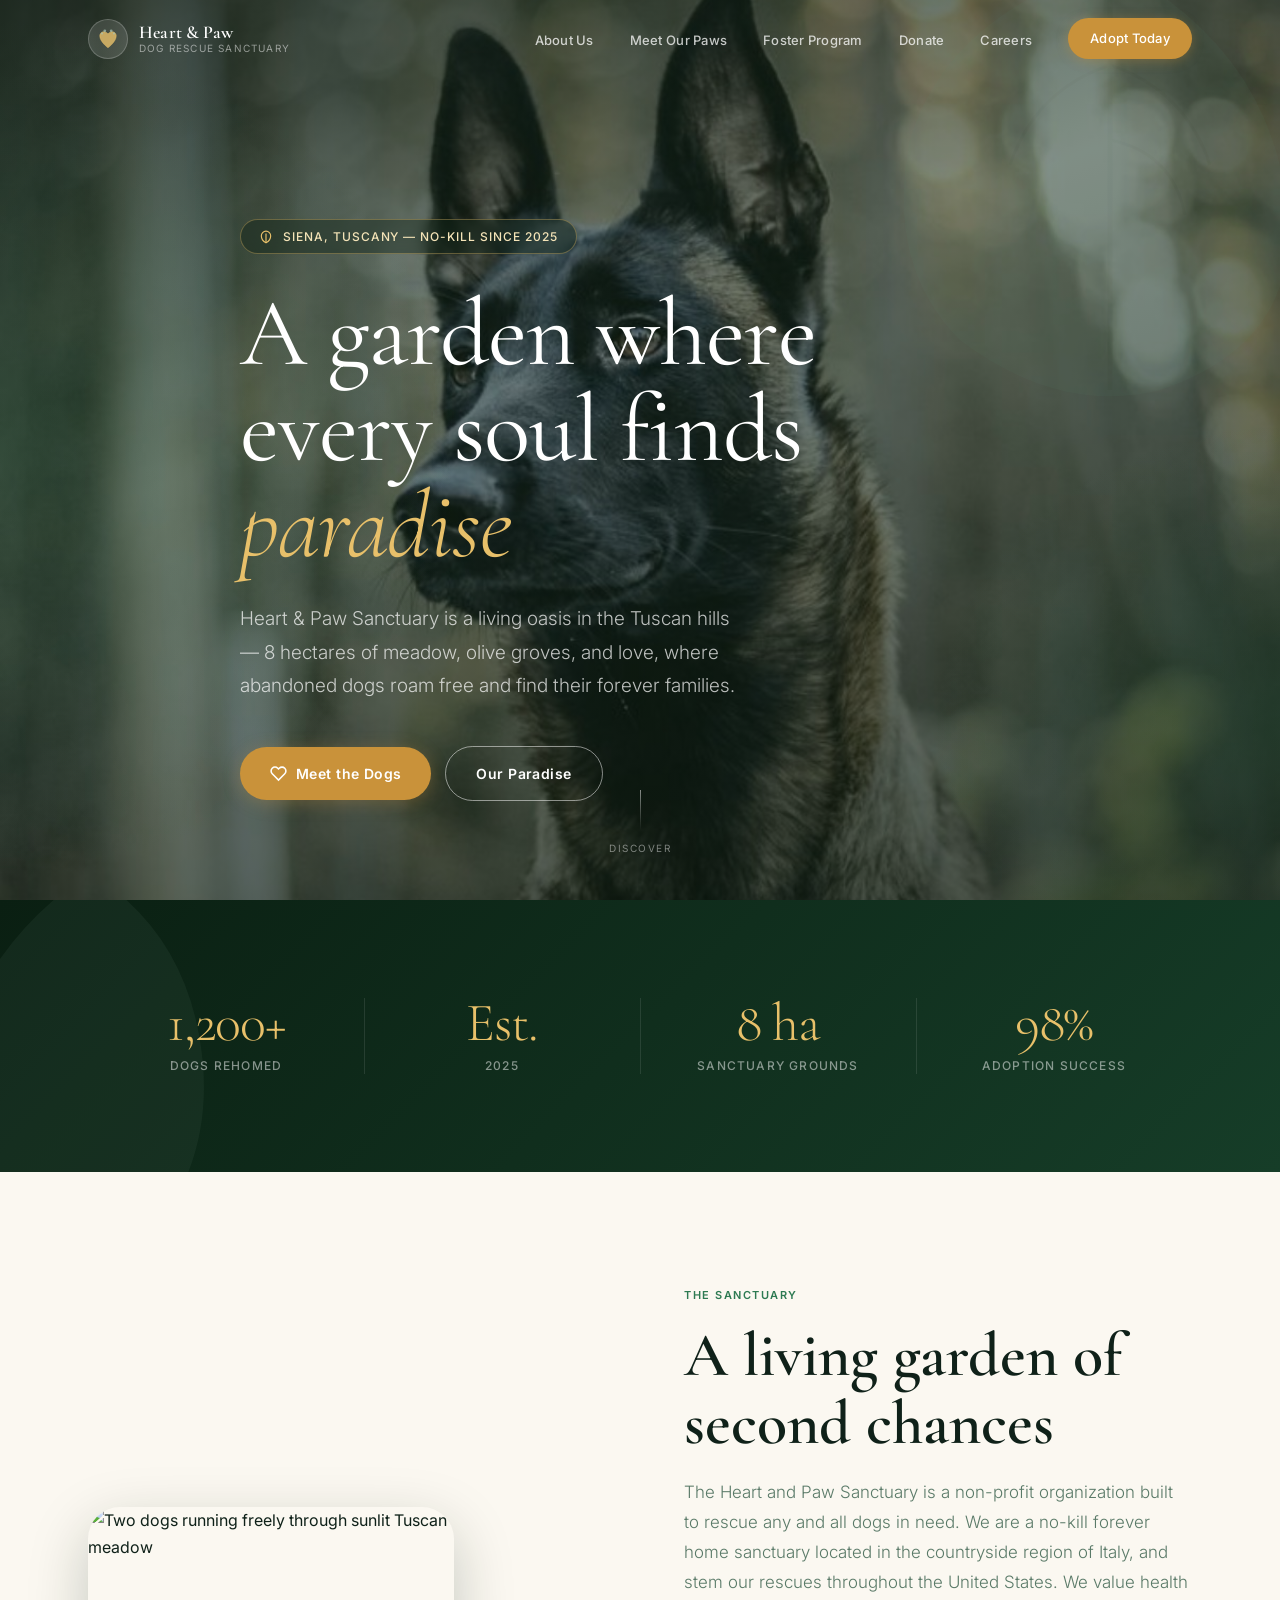
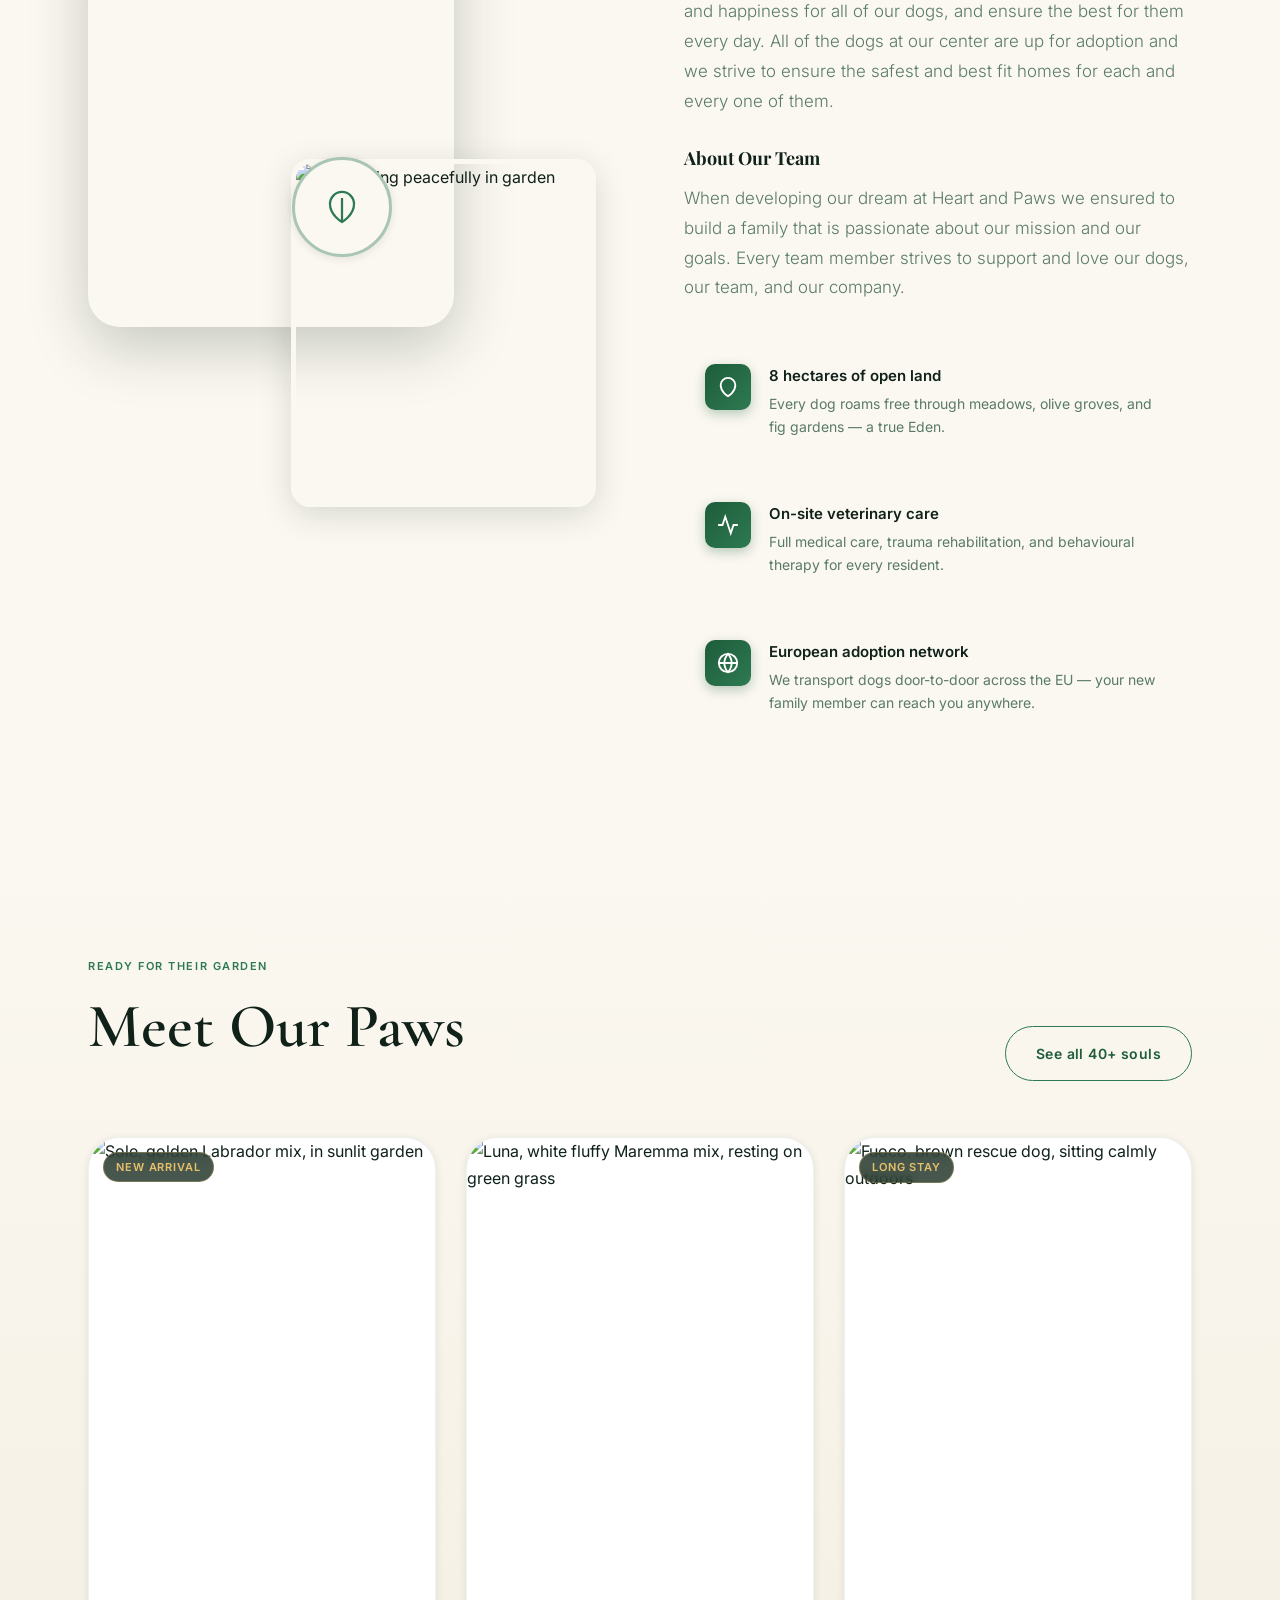
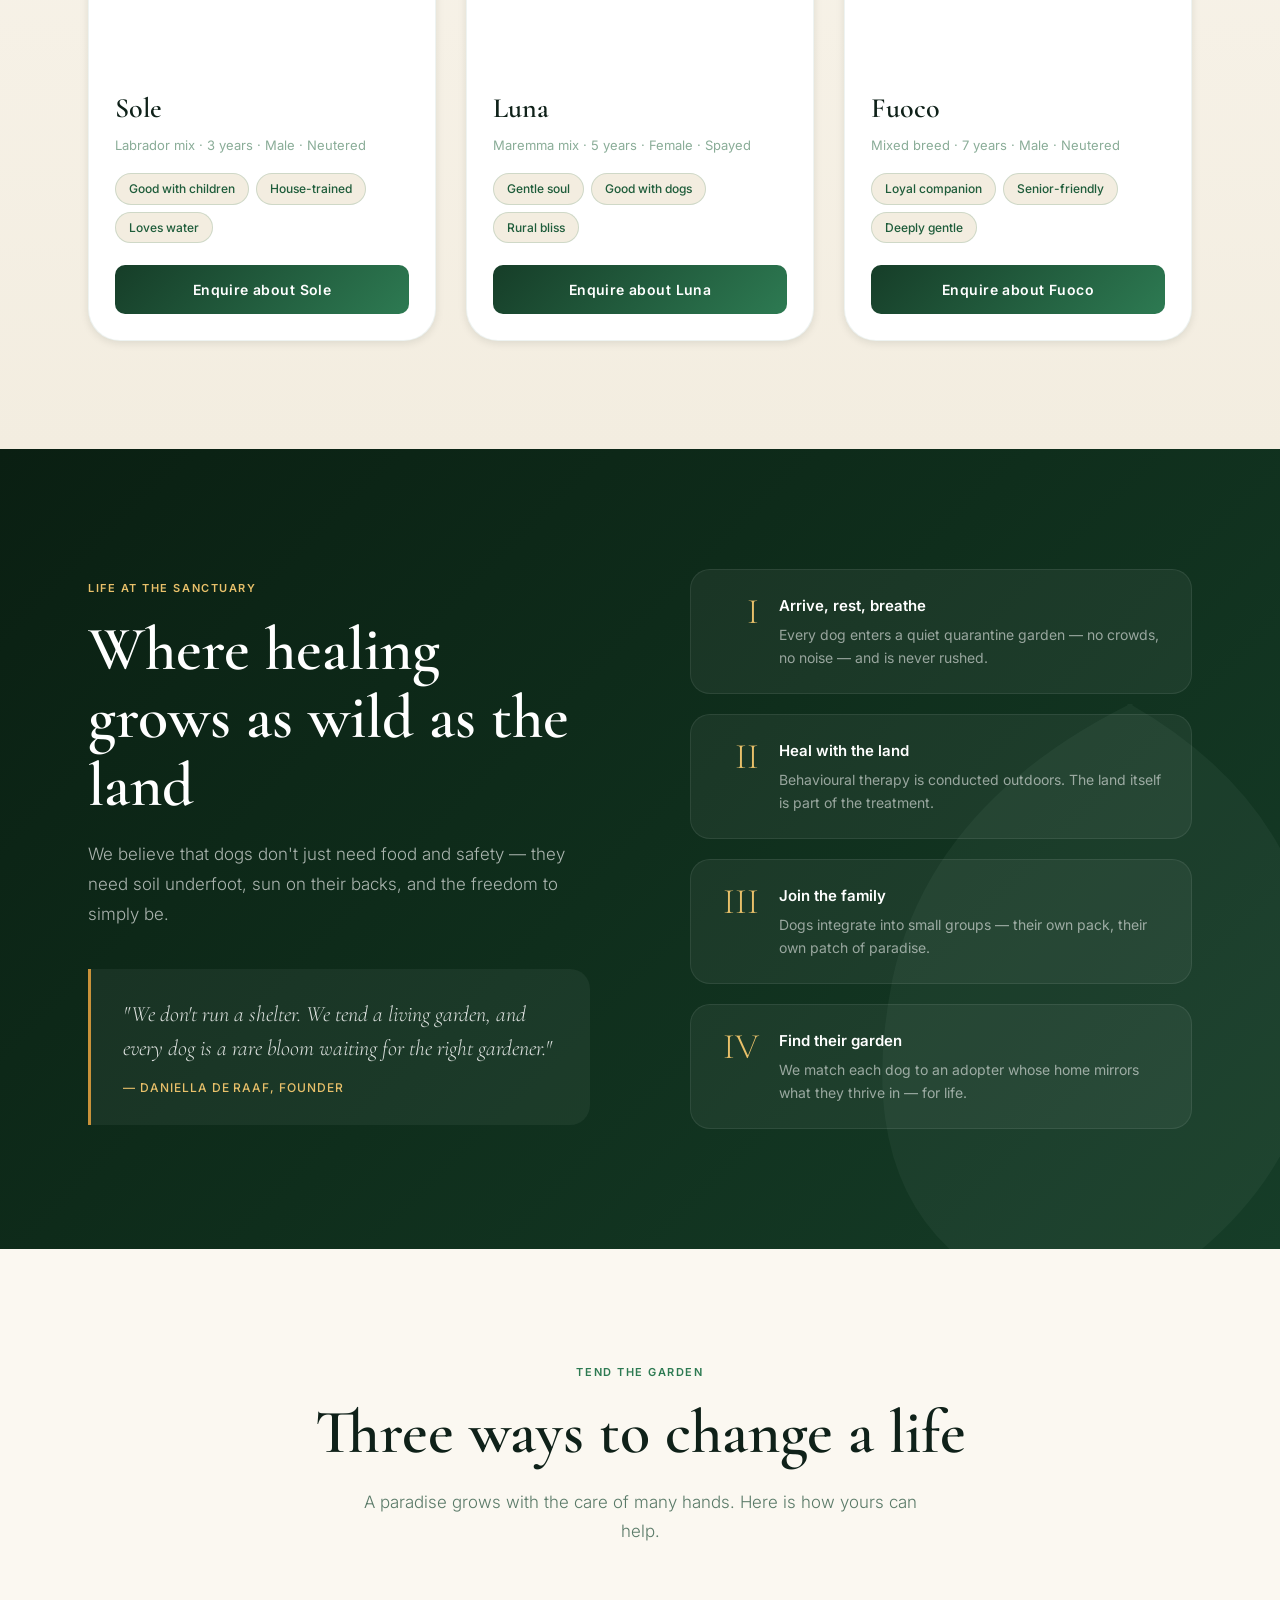
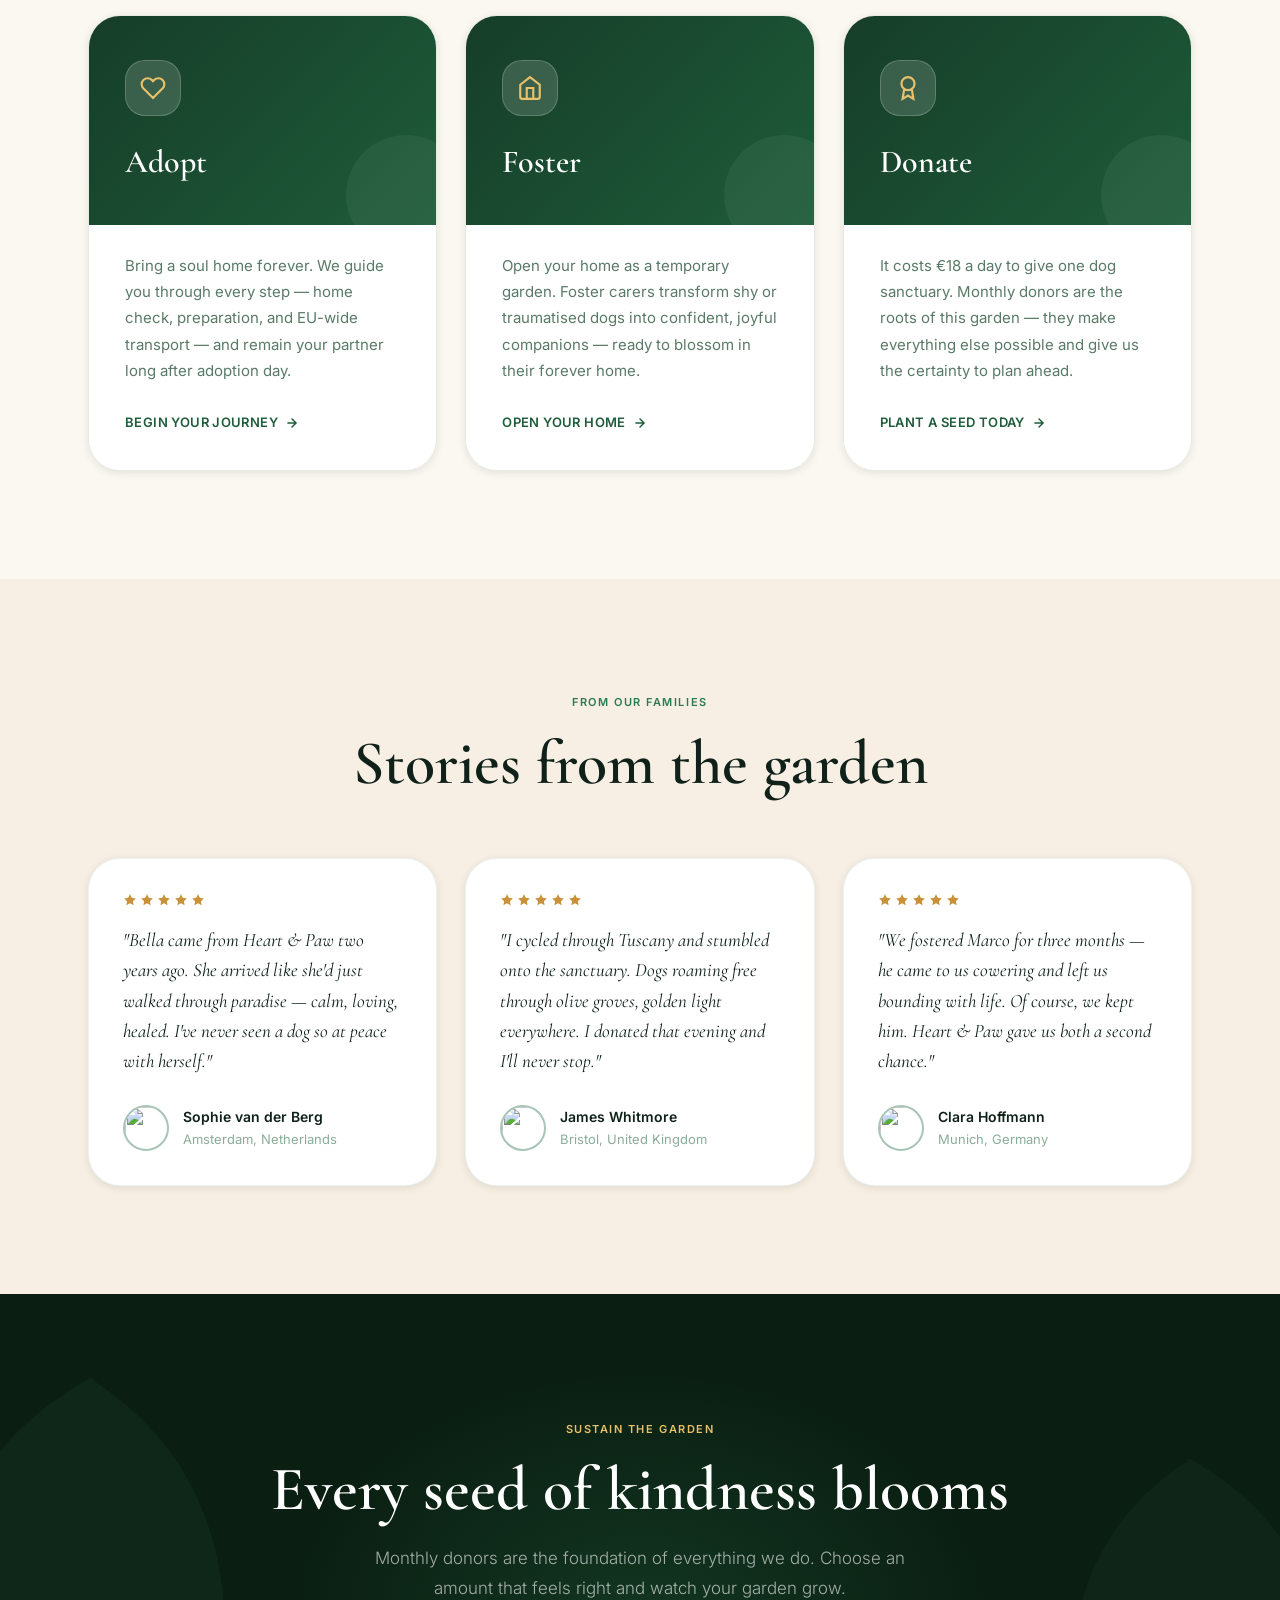
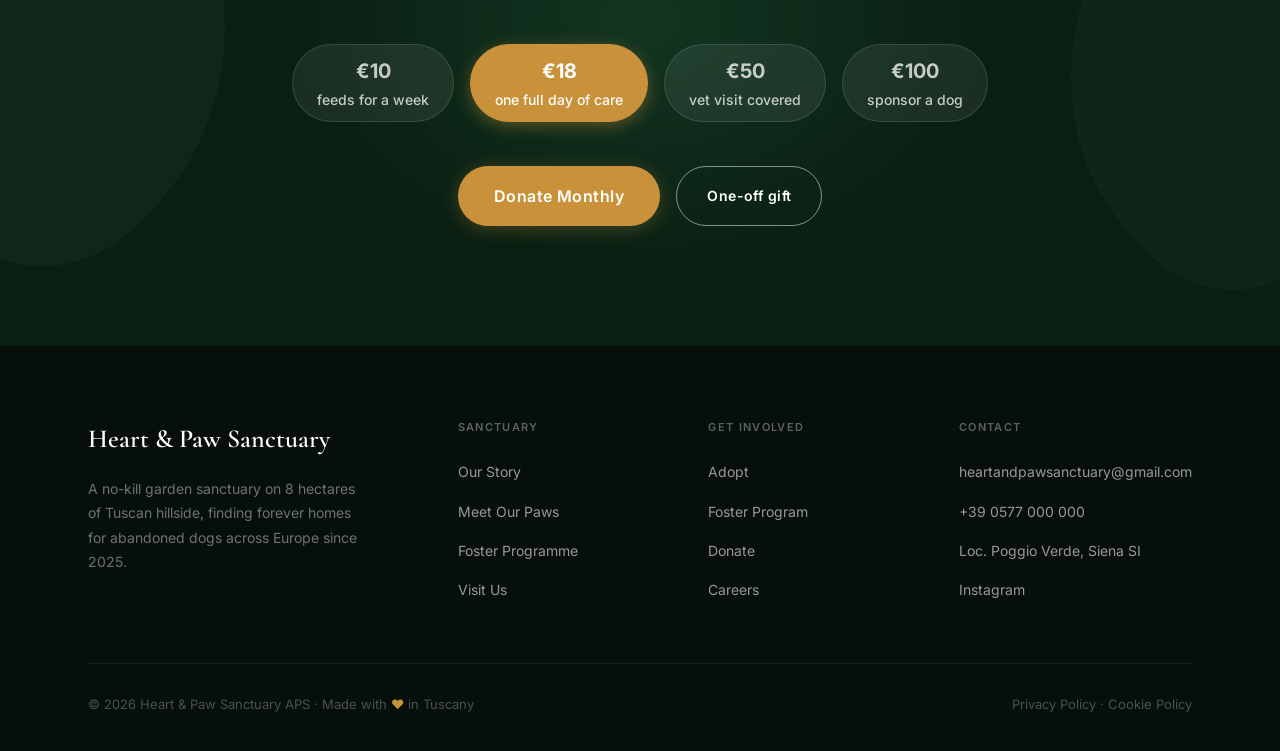
==== index.html @ a65bc963 "first commit" ====
<!DOCTYPE html>
<html lang="en">
<head>
  <meta charset="UTF-8" />
  <meta name="viewport" content="width=device-width, initial-scale=1.0" />
  <title>Heart & Paw Sanctuary — A Paradise in Tuscany</title>
  <link rel="preconnect" href="https://fonts.googleapis.com" />
  <link rel="preconnect" href="https://fonts.gstatic.com" crossorigin />
  <link href="https://fonts.googleapis.com/css2?family=Playfair+Display:ital,wght@0,400;0,600;0,700;1,400;1,600;1,700&family=Cormorant+Garamond:ital,wght@0,300;0,400;0,600;1,300;1,400;1,600&family=Inter:wght@300;400;500;600&display=swap" rel="stylesheet" />
  <style>
    /* ── Design Tokens — Garden of Eden ── */
    :root {
      --eden-deep:      #0A1F12;
      --eden-forest:    #163D28;
      --eden-rich:      #1E5C3A;
      --eden-emerald:   #2D7A52;
      --eden-sage:      #5A8C72;
      --eden-mist:      #A8C5B5;
      --gold:           #C9923A;
      --gold-light:     #E8C06A;
      --gold-pale:      #F5E4B8;
      --ivory:          #FBF8F1;
      --ivory-warm:     #F3EDE0;
      --petal:          #F7EFE4;
      --text-dark:      #0F2119;
      --text-mid:       #2D5240;
      --text-soft:      #5A7A68;
      --text-muted:     #8AAD98;
      --white:          #FFFFFF;
      --border-green:   rgba(45,122,82,.18);
      --shadow-sm:  0 2px 8px rgba(10,31,18,.1);
      --shadow-md:  0 8px 32px rgba(10,31,18,.15);
      --shadow-lg:  0 20px 60px rgba(10,31,18,.22);
      --radius-sm: 10px;
      --radius-md: 20px;
      --radius-lg: 32px;
      --radius-full: 9999px;
      --font-display: 'Cormorant Garamond', Georgia, serif;
      --font-serif:   'Playfair Display', Georgia, serif;
      --font-sans:    'Inter', system-ui, sans-serif;
    }

    /* ── Reset ── */
    *, *::before, *::after { box-sizing: border-box; margin: 0; padding: 0; }
    html { scroll-behavior: smooth; }
    body {
      font-family: var(--font-sans);
      background: var(--ivory);
      color: var(--text-dark);
      line-height: 1.65;
      -webkit-font-smoothing: antialiased;
      overflow-x: hidden;
    }
    img { max-width: 100%; display: block; }
    a { color: inherit; text-decoration: none; }
    button { cursor: pointer; border: none; background: none; font: inherit; }

    /* ── Utilities ── */
    .container { max-width: 1160px; margin-inline: auto; padding-inline: 28px; }
    .section { padding-block: 108px; }
    .tag {
      display: inline-block;
      font-family: var(--font-sans);
      font-size: 11px;
      font-weight: 600;
      letter-spacing: .14em;
      text-transform: uppercase;
      color: var(--eden-emerald);
      margin-bottom: 18px;
    }
    .section-title {
      font-family: var(--font-display);
      font-size: clamp(38px, 5.5vw, 62px);
      font-weight: 600;
      line-height: 1.1;
      color: var(--text-dark);
      margin-bottom: 20px;
    }
    .section-sub {
      font-size: 17px;
      color: var(--text-soft);
      line-height: 1.75;
      max-width: 560px;
      font-weight: 300;
    }

    /* ── Buttons ── */
    .btn {
      display: inline-flex;
      align-items: center;
      gap: 9px;
      padding: 15px 30px;
      border-radius: var(--radius-full);
      font-size: 14px;
      font-weight: 600;
      letter-spacing: .03em;
      transition: all 220ms ease;
    }
    .btn-eden {
      background: var(--eden-rich);
      color: var(--white);
      box-shadow: 0 3px 18px rgba(30,92,58,.35);
    }
    .btn-eden:hover {
      background: var(--eden-forest);
      transform: translateY(-2px);
      box-shadow: 0 6px 28px rgba(30,92,58,.45);
    }
    .btn-gold {
      background: var(--gold);
      color: var(--white);
      box-shadow: 0 3px 18px rgba(201,146,58,.3);
    }
    .btn-gold:hover {
      background: #B07B2A;
      transform: translateY(-2px);
      box-shadow: 0 6px 28px rgba(201,146,58,.45);
    }
    .btn-outline-white {
      border: 1.5px solid rgba(255,255,255,.5);
      color: var(--white);
    }
    .btn-outline-white:hover {
      background: rgba(255,255,255,.12);
      border-color: rgba(255,255,255,.8);
      transform: translateY(-2px);
    }
    .btn-outline-eden {
      border: 1.5px solid var(--eden-emerald);
      color: var(--eden-rich);
    }
    .btn-outline-eden:hover {
      background: var(--eden-rich);
      color: var(--white);
      transform: translateY(-2px);
    }

    /* ── Leaf decoration SVG ── */
    .leaf-deco {
      position: absolute;
      pointer-events: none;
      user-select: none;
      opacity: .13;
    }

    /* ── NAV ── */
    .nav {
      position: fixed;
      top: 0; left: 0; right: 0;
      z-index: 100;
      padding: 18px 0;
      transition: background 350ms ease, box-shadow 350ms ease, padding 350ms ease;
    }
    .nav.scrolled {
      background: rgba(10,31,18,.9);
      backdrop-filter: blur(16px);
      -webkit-backdrop-filter: blur(16px);
      box-shadow: 0 1px 0 rgba(255,255,255,.06);
      padding: 13px 0;
    }
    .nav-inner {
      display: flex;
      align-items: center;
      justify-content: space-between;
    }
    .nav-logo {
      display: flex;
      align-items: center;
      gap: 11px;
    }
    .nav-logo-mark {
      width: 40px; height: 40px;
      background: rgba(255,255,255,.12);
      border-radius: 50%;
      display: flex; align-items: center; justify-content: center;
      border: 1px solid rgba(255,255,255,.2);
      transition: background 350ms;
    }
    .nav.scrolled .nav-logo-mark { background: rgba(45,122,82,.3); }
    .nav-logo-mark svg { width: 22px; height: 22px; }
    .nav-brand {
      display: flex;
      flex-direction: column;
      line-height: 1.1;
    }
    .nav-brand-top {
      font-family: var(--font-display);
      font-size: 18px;
      font-weight: 600;
      color: var(--white);
      letter-spacing: .01em;
    }
    .nav-brand-sub {
      font-size: 10px;
      letter-spacing: .12em;
      text-transform: uppercase;
      color: rgba(255,255,255,.5);
      font-weight: 400;
    }
    .nav-links {
      display: flex;
      align-items: center;
      gap: 36px;
      list-style: none;
    }
    .nav-links a {
      font-size: 13px;
      font-weight: 500;
      color: rgba(255,255,255,.75);
      letter-spacing: .02em;
      transition: color 200ms;
    }
    .nav-links a:hover { color: var(--white); }
    .nav-cta {
      background: var(--gold) !important;
      color: var(--white) !important;
      padding: 10px 22px !important;
      font-size: 13px !important;
      box-shadow: 0 2px 12px rgba(201,146,58,.35) !important;
    }
    .nav-cta:hover { background: #B07B2A !important; transform: translateY(-1px) !important; }
    @media (max-width: 768px) { .nav-links { display: none; } }

    /* ── HERO ── */
    .hero {
      position: relative;
      min-height: 100svh;
      display: flex;
      align-items: center;
      overflow: hidden;
    }
    .hero-bg {
      position: absolute;
      inset: 0;
      background:
        linear-gradient(160deg, rgba(8,24,14,.78) 0%, rgba(12,36,20,.5) 40%, rgba(8,24,14,.72) 100%),
        url('./public/hero.jpg') center 50% / cover no-repeat;
    }
    /* living vine overlay */
    .hero-vines {
      position: absolute;
      inset: 0;
      background:
        radial-gradient(ellipse 60% 80% at 0% 50%, rgba(30,92,58,.25) 0%, transparent 60%),
        radial-gradient(ellipse 50% 60% at 100% 80%, rgba(20,70,42,.3) 0%, transparent 55%);
      pointer-events: none;
    }
    .hero-content {
      position: relative;
      z-index: 2;
      padding-top: 120px;
    }
    .hero-badge {
      display: inline-flex;
      align-items: center;
      gap: 10px;
      border: 1px solid rgba(232,192,106,.35);
      border-radius: var(--radius-full);
      padding: 7px 18px;
      margin-bottom: 32px;
      background: rgba(10,31,18,.4);
      backdrop-filter: blur(8px);
    }
    .hero-badge-leaf {
      color: var(--gold-light);
      font-size: 14px;
    }
    .hero-badge span {
      font-size: 12px;
      font-weight: 500;
      letter-spacing: .08em;
      color: var(--gold-pale);
      text-transform: uppercase;
    }
    .hero-title {
      font-family: var(--font-display);
      font-size: clamp(52px, 8.5vw, 96px);
      font-weight: 400;
      line-height: 1.0;
      color: var(--white);
      max-width: 800px;
      margin-bottom: 28px;
      letter-spacing: -.01em;
    }
    .hero-title em {
      font-style: italic;
      color: var(--gold-light);
      font-weight: 300;
    }
    .hero-title strong {
      font-weight: 700;
    }
    .hero-sub {
      font-size: clamp(16px, 2vw, 19px);
      color: rgba(255,255,255,.72);
      max-width: 500px;
      line-height: 1.75;
      margin-bottom: 44px;
      font-weight: 300;
    }
    .hero-actions { display: flex; flex-wrap: wrap; gap: 14px; align-items: center; }
    .hero-scroll {
      position: absolute;
      bottom: 44px;
      left: 50%;
      transform: translateX(-50%);
      display: flex;
      flex-direction: column;
      align-items: center;
      gap: 10px;
      color: rgba(255,255,255,.45);
      font-size: 10px;
      letter-spacing: .15em;
      text-transform: uppercase;
      animation: floatDown 2.4s ease-in-out infinite;
    }
    .hero-scroll-line {
      width: 1px;
      height: 40px;
      background: linear-gradient(to bottom, rgba(255,255,255,.5), transparent);
    }
    @keyframes floatDown {
      0%, 100% { transform: translateX(-50%) translateY(0); opacity: .45; }
      50% { transform: translateX(-50%) translateY(8px); opacity: .7; }
    }

    /* ── Wave divider ── */
    .wave { display: block; width: 100%; overflow: hidden; line-height: 0; }
    .wave svg { display: block; }

    /* ── EDEN PROMISE ── */
    .promise {
      background: linear-gradient(135deg, var(--eden-deep) 0%, var(--eden-forest) 100%);
      padding-block: 72px;
      position: relative;
      overflow: hidden;
    }
    .promise-grid {
      display: grid;
      grid-template-columns: repeat(auto-fit, minmax(200px, 1fr));
      gap: 0;
    }
    .promise-item {
      text-align: center;
      padding: 24px 32px;
      position: relative;
    }
    .promise-item + .promise-item::before {
      content: '';
      position: absolute;
      left: 0; top: 20%; bottom: 20%;
      width: 1px;
      background: rgba(255,255,255,.1);
    }
    .promise-number {
      font-family: var(--font-display);
      font-size: 54px;
      font-weight: 300;
      color: var(--gold-light);
      line-height: 1;
      letter-spacing: -.02em;
    }
    .promise-label {
      font-size: 12px;
      font-weight: 500;
      color: rgba(255,255,255,.5);
      letter-spacing: .1em;
      text-transform: uppercase;
      margin-top: 6px;
    }

    /* ── ABOUT ── */
    .about {
      background: var(--ivory);
      position: relative;
      overflow: hidden;
    }
    .about-grid {
      display: grid;
      grid-template-columns: 1fr 1fr;
      gap: 88px;
      align-items: center;
    }
    .about-images {
      position: relative;
      height: 600px;
    }
    .about-img-1 {
      position: absolute;
      top: 0; left: 0;
      width: 72%;
      height: 70%;
      object-fit: cover;
      border-radius: var(--radius-lg);
      box-shadow: var(--shadow-lg);
    }
    .about-img-2 {
      position: absolute;
      bottom: 0; right: 0;
      width: 60%;
      height: 58%;
      object-fit: cover;
      border-radius: var(--radius-md);
      box-shadow: var(--shadow-md);
      border: 5px solid var(--ivory);
    }
    .about-flourish {
      position: absolute;
      top: 50%;
      left: 50%;
      transform: translate(-50%, -50%);
      width: 100px; height: 100px;
      background: var(--ivory);
      border-radius: 50%;
      border: 3px solid var(--eden-mist);
      display: flex; align-items: center; justify-content: center;
      z-index: 2;
      box-shadow: var(--shadow-sm);
    }
    .about-flourish svg { width: 36px; height: 36px; color: var(--eden-emerald); }
    .about-features { margin-top: 40px; display: flex; flex-direction: column; gap: 22px; }
    .about-feature {
      display: flex;
      gap: 18px;
      align-items: flex-start;
      padding: 20px;
      border-radius: var(--radius-md);
      border: 1px solid transparent;
      transition: background 250ms, border-color 250ms;
    }
    .about-feature:hover {
      background: var(--ivory-warm);
      border-color: var(--border-green);
    }
    .about-feat-icon {
      width: 46px; height: 46px;
      background: linear-gradient(135deg, var(--eden-rich), var(--eden-emerald));
      border-radius: var(--radius-sm);
      display: flex; align-items: center; justify-content: center;
      flex-shrink: 0;
      box-shadow: 0 4px 12px rgba(30,92,58,.3);
    }
    .about-feat-icon svg { width: 22px; height: 22px; color: var(--white); }
    .about-feat-text strong { display: block; font-weight: 600; font-size: 15px; color: var(--text-dark); margin-bottom: 3px; }
    .about-feat-text p { font-size: 14px; color: var(--text-soft); line-height: 1.65; }
    @media (max-width: 900px) {
      .about-grid { grid-template-columns: 1fr; gap: 56px; }
      .about-images { height: 400px; }
    }

    /* ── DOGS ── */
    .dogs {
      background: linear-gradient(180deg, var(--ivory) 0%, var(--ivory-warm) 100%);
      position: relative;
    }
    .dogs-header {
      display: flex;
      justify-content: space-between;
      align-items: flex-end;
      margin-bottom: 56px;
      flex-wrap: wrap;
      gap: 20px;
    }
    .dogs-grid {
      display: grid;
      grid-template-columns: repeat(auto-fill, minmax(300px, 1fr));
      gap: 30px;
    }
    .dog-card {
      background: var(--white);
      border-radius: var(--radius-lg);
      overflow: hidden;
      box-shadow: var(--shadow-sm);
      border: 1px solid rgba(90,140,114,.1);
      transition: transform 260ms ease, box-shadow 260ms ease;
    }
    .dog-card:hover {
      transform: translateY(-6px);
      box-shadow: var(--shadow-md);
    }
    .dog-img-wrap { overflow: hidden; position: relative; }
    .dog-img {
      width: 100%;
      aspect-ratio: 4/3;
      object-fit: cover;
      transition: transform 500ms ease;
    }
    .dog-card:hover .dog-img { transform: scale(1.06); }
    .dog-status {
      position: absolute;
      top: 14px; left: 14px;
      background: rgba(10,31,18,.75);
      backdrop-filter: blur(6px);
      color: var(--gold-light);
      font-size: 11px;
      font-weight: 600;
      letter-spacing: .08em;
      text-transform: uppercase;
      padding: 5px 12px;
      border-radius: var(--radius-full);
      border: 1px solid rgba(232,192,106,.3);
    }
    .dog-body { padding: 22px 26px 26px; }
    .dog-name {
      font-family: var(--font-display);
      font-size: 28px;
      font-weight: 600;
      color: var(--text-dark);
      margin-bottom: 4px;
    }
    .dog-meta {
      font-size: 13px;
      color: var(--text-muted);
      margin-bottom: 16px;
    }
    .dog-traits { display: flex; flex-wrap: wrap; gap: 7px; margin-bottom: 22px; }
    .trait {
      background: var(--ivory-warm);
      color: var(--eden-rich);
      font-size: 12px;
      font-weight: 500;
      padding: 5px 13px;
      border-radius: var(--radius-full);
      border: 1px solid var(--border-green);
    }
    .dog-cta {
      width: 100%;
      justify-content: center;
      background: linear-gradient(135deg, var(--eden-forest), var(--eden-emerald));
      color: var(--white);
      padding: 13px;
      border-radius: var(--radius-sm);
      font-size: 14px;
      font-weight: 600;
      transition: opacity 200ms, transform 200ms;
    }
    .dog-cta:hover { opacity: .9; transform: translateY(-1px); }

    /* ── SANCTUARY EXPERIENCE ── */
    .experience {
      background: linear-gradient(135deg, var(--eden-deep) 0%, #0F2E1C 50%, var(--eden-forest) 100%);
      padding-block: 120px;
      position: relative;
      overflow: hidden;
    }
    .experience::before {
      content: '';
      position: absolute;
      inset: 0;
      background: url('https://images.unsplash.com/photo-1448375240586-882707db888b?w=1600&q=60') center/cover no-repeat;
      opacity: .08;
    }
    .experience-grid {
      position: relative;
      z-index: 1;
      display: grid;
      grid-template-columns: 1fr 1fr;
      gap: 100px;
      align-items: center;
    }
    .experience-text .tag { color: var(--gold-light); }
    .experience-text .section-title { color: var(--white); }
    .experience-text .section-sub { color: rgba(255,255,255,.65); }
    .experience-quote {
      margin-top: 40px;
      padding: 28px 32px;
      border-left: 3px solid var(--gold);
      background: rgba(255,255,255,.05);
      border-radius: 0 var(--radius-md) var(--radius-md) 0;
    }
    .experience-quote p {
      font-family: var(--font-display);
      font-style: italic;
      font-size: 22px;
      font-weight: 300;
      color: rgba(255,255,255,.85);
      line-height: 1.55;
    }
    .experience-quote cite {
      display: block;
      margin-top: 12px;
      font-size: 12px;
      font-style: normal;
      letter-spacing: .08em;
      text-transform: uppercase;
      color: var(--gold-light);
      font-weight: 500;
    }
    .experience-pillars { display: flex; flex-direction: column; gap: 20px; }
    .pillar {
      display: flex;
      gap: 20px;
      align-items: flex-start;
      padding: 24px 28px;
      border-radius: var(--radius-md);
      background: rgba(255,255,255,.05);
      border: 1px solid rgba(255,255,255,.08);
      transition: background 250ms, border-color 250ms;
    }
    .pillar:hover {
      background: rgba(255,255,255,.09);
      border-color: rgba(232,192,106,.25);
    }
    .pillar-num {
      font-family: var(--font-display);
      font-size: 36px;
      font-weight: 300;
      color: var(--gold-light);
      line-height: 1;
      flex-shrink: 0;
      width: 40px;
      text-align: right;
    }
    .pillar-text strong { display: block; font-size: 15px; font-weight: 600; color: var(--white); margin-bottom: 4px; }
    .pillar-text p { font-size: 14px; color: rgba(255,255,255,.55); line-height: 1.65; }
    @media (max-width: 900px) {
      .experience-grid { grid-template-columns: 1fr; gap: 56px; }
    }

    /* ── HOW TO HELP ── */
    .help {
      background: var(--ivory);
      position: relative;
    }
    .help-header { text-align: center; margin-bottom: 68px; }
    .help-header .section-sub { margin-inline: auto; }
    .help-cards { display: grid; grid-template-columns: repeat(auto-fit, minmax(310px, 1fr)); gap: 28px; }
    .help-card {
      border-radius: var(--radius-lg);
      overflow: hidden;
      box-shadow: var(--shadow-sm);
      border: 1px solid rgba(90,140,114,.12);
      transition: transform 260ms, box-shadow 260ms;
    }
    .help-card:hover { transform: translateY(-5px); box-shadow: var(--shadow-md); }
    .help-card-top {
      padding: 44px 36px 36px;
      background: linear-gradient(135deg, var(--eden-forest) 0%, var(--eden-rich) 100%);
      position: relative;
      overflow: hidden;
    }
    .help-card-top::after {
      content: '';
      position: absolute;
      bottom: -30px; right: -30px;
      width: 120px; height: 120px;
      border-radius: 50%;
      background: rgba(255,255,255,.05);
    }
    .help-card-icon-wrap {
      width: 56px; height: 56px;
      background: rgba(255,255,255,.15);
      border-radius: var(--radius-md);
      display: flex; align-items: center; justify-content: center;
      margin-bottom: 20px;
      border: 1px solid rgba(255,255,255,.2);
    }
    .help-card-icon-wrap svg { width: 26px; height: 26px; color: var(--gold-light); }
    .help-card h3 {
      font-family: var(--font-display);
      font-size: 32px;
      font-weight: 600;
      color: var(--white);
    }
    .help-card-bottom { padding: 28px 36px 36px; background: var(--white); }
    .help-card-bottom p {
      font-size: 15px;
      color: var(--text-soft);
      line-height: 1.75;
      margin-bottom: 24px;
    }
    .help-link {
      display: inline-flex;
      align-items: center;
      gap: 7px;
      font-size: 13px;
      font-weight: 600;
      color: var(--eden-rich);
      letter-spacing: .03em;
      text-transform: uppercase;
      transition: gap 200ms;
    }
    .help-link:hover { gap: 12px; }

    /* ── TESTIMONIALS ── */
    .testimonials {
      background: var(--petal);
      position: relative;
      overflow: hidden;
    }
    .testimonials-header { text-align: center; margin-bottom: 60px; }
    .testimonials-grid { display: grid; grid-template-columns: repeat(auto-fit, minmax(310px, 1fr)); gap: 28px; }
    .t-card {
      background: var(--white);
      border-radius: var(--radius-lg);
      padding: 34px;
      box-shadow: var(--shadow-sm);
      border: 1px solid rgba(90,140,114,.1);
    }
    .t-stars { display: flex; gap: 3px; margin-bottom: 18px; }
    .t-stars svg { width: 14px; height: 14px; fill: var(--gold); }
    .t-text {
      font-family: var(--font-display);
      font-style: italic;
      font-size: 19px;
      font-weight: 400;
      line-height: 1.6;
      color: var(--text-dark);
      margin-bottom: 28px;
    }
    .t-author { display: flex; align-items: center; gap: 14px; }
    .t-avatar {
      width: 46px; height: 46px;
      border-radius: 50%;
      object-fit: cover;
      border: 2px solid var(--eden-mist);
    }
    .t-name { font-weight: 600; font-size: 14px; }
    .t-loc { font-size: 13px; color: var(--text-muted); }

    /* ── DONATE ── */
    .donate {
      background: var(--eden-deep);
      padding-block: 120px;
      position: relative;
      overflow: hidden;
      text-align: center;
    }
    .donate-glow {
      position: absolute;
      top: 50%; left: 50%;
      transform: translate(-50%, -50%);
      width: 700px; height: 500px;
      border-radius: 50%;
      background: radial-gradient(ellipse, rgba(45,122,82,.25) 0%, transparent 70%);
      pointer-events: none;
    }
    .donate-inner { position: relative; z-index: 1; }
    .donate .tag { color: var(--gold-light); }
    .donate .section-title { color: var(--white); }
    .donate .section-sub { color: rgba(255,255,255,.62); margin-inline: auto; }
    .donate-tiers {
      display: flex;
      justify-content: center;
      flex-wrap: wrap;
      gap: 16px;
      margin-top: 40px;
      margin-bottom: 44px;
    }
    .donate-tier {
      background: rgba(255,255,255,.07);
      border: 1px solid rgba(255,255,255,.12);
      border-radius: var(--radius-full);
      padding: 10px 24px;
      color: rgba(255,255,255,.75);
      font-size: 14px;
      font-weight: 500;
      cursor: pointer;
      transition: all 200ms;
    }
    .donate-tier:hover, .donate-tier.active {
      background: var(--gold);
      border-color: var(--gold);
      color: var(--white);
      box-shadow: 0 4px 16px rgba(201,146,58,.4);
    }
    .donate-tier strong { display: block; font-size: 20px; font-weight: 700; }
    .donate-actions { display: flex; justify-content: center; flex-wrap: wrap; gap: 16px; }

    /* ── FOOTER ── */
    .footer { background: #060F09; padding-block: 72px 36px; }
    .footer-grid {
      display: grid;
      grid-template-columns: 1.6fr repeat(3, 1fr);
      gap: 52px;
      margin-bottom: 60px;
    }
    .footer-brand-name {
      font-family: var(--font-display);
      font-size: 26px;
      font-weight: 600;
      color: var(--white);
      margin-bottom: 16px;
    }
    .footer-brand p {
      font-size: 14px;
      color: rgba(255,255,255,.42);
      line-height: 1.75;
      max-width: 280px;
    }
    .footer-col h4 {
      font-size: 11px;
      font-weight: 600;
      letter-spacing: .12em;
      text-transform: uppercase;
      color: rgba(255,255,255,.35);
      margin-bottom: 22px;
    }
    .footer-col ul { list-style: none; display: flex; flex-direction: column; gap: 13px; }
    .footer-col ul a {
      font-size: 14px;
      color: rgba(255,255,255,.58);
      transition: color 200ms;
    }
    .footer-col ul a:hover { color: var(--gold-light); }
    .footer-bottom {
      border-top: 1px solid rgba(255,255,255,.07);
      padding-top: 30px;
      display: flex;
      justify-content: space-between;
      align-items: center;
      flex-wrap: wrap;
      gap: 12px;
    }
    .footer-bottom p { font-size: 13px; color: rgba(255,255,255,.28); }
    .footer-heart { color: var(--gold); }
    @media (max-width: 820px) {
      .footer-grid { grid-template-columns: 1fr 1fr; }
      .footer-brand { grid-column: 1 / -1; }
    }
    @media (max-width: 480px) {
      .footer-grid { grid-template-columns: 1fr; }
    }

    /* ── Scroll reveal ── */
    .reveal {
      opacity: 0;
      transform: translateY(30px);
      transition: opacity 700ms ease, transform 700ms ease;
    }
    .reveal.visible { opacity: 1; transform: translateY(0); }
    .reveal-delay-1 { transition-delay: 100ms; }
    .reveal-delay-2 { transition-delay: 200ms; }

    @media (max-width: 640px) {
      .section { padding-block: 72px; }
      .hero-title { font-size: 46px; }
    }
  </style>
</head>
<body>

  <!-- NAV -->
  <nav class="nav" id="nav" role="navigation" aria-label="Main navigation">
    <div class="container nav-inner">
      <a href="#" class="nav-logo" aria-label="Heart and Paw Sanctuary home">
        <div class="nav-logo-mark">
          <svg viewBox="0 0 24 24" fill="none" xmlns="http://www.w3.org/2000/svg">
            <path d="M12 21.6C12 21.6 3 15 3 8.5C3 6.01 4.99 4 7.5 4C9.24 4 10.91 5.01 12 6.5C13.09 5.01 14.76 4 16.5 4C19.01 4 21 6.01 21 8.5C21 15 12 21.6 12 21.6Z" fill="rgba(232,192,106,0.8)" stroke="rgba(232,192,106,0.5)" stroke-width="1"/>
            <circle cx="8.5" cy="3" r="1.5" fill="rgba(168,197,181,0.7)"/>
            <circle cx="15.5" cy="3" r="1.5" fill="rgba(168,197,181,0.7)"/>
            <circle cx="5.5" cy="6" r="1.2" fill="rgba(168,197,181,0.7)"/>
            <circle cx="18.5" cy="6" r="1.2" fill="rgba(168,197,181,0.7)"/>
          </svg>
        </div>
        <div class="nav-brand">
          <span class="nav-brand-top">Heart &amp; Paw</span>
          <span class="nav-brand-sub">Dog Rescue Sanctuary</span>
        </div>
      </a>
      <ul class="nav-links">
        <li><a href="about.html">About Us</a></li>
        <li><a href="#dogs">Meet Our Paws</a></li>
        <li><a href="foster.html">Foster Program</a></li>
        <li><a href="donate.html">Donate</a></li>
        <li><a href="careers.html">Careers</a></li>
        <li><a href="#contact" class="btn nav-cta">Adopt Today</a></li>
      </ul>
    </div>
  </nav>

  <!-- HERO -->
  <section class="hero" aria-labelledby="hero-title">
    <div class="hero-bg" role="img" aria-label="Lush Tuscan garden with golden light filtering through ancient olive trees"></div>
    <div class="hero-vines" aria-hidden="true"></div>

    <!-- Decorative botanical leaf top-right -->
    <svg class="leaf-deco" style="top:-60px;right:-80px;width:500px;height:500px;opacity:.07" viewBox="0 0 200 200" aria-hidden="true">
      <path d="M100 10 Q160 40 170 100 Q180 160 120 180 Q80 190 40 160 Q10 130 20 80 Q35 30 100 10Z" fill="#5A8C72"/>
      <path d="M100 10 L100 180" stroke="#3A6B50" stroke-width="2" fill="none"/>
      <path d="M100 50 Q130 60 140 90" stroke="#3A6B50" stroke-width="1.2" fill="none"/>
      <path d="M100 80 Q125 85 130 110" stroke="#3A6B50" stroke-width="1.2" fill="none"/>
      <path d="M100 50 Q70 60 60 90" stroke="#3A6B50" stroke-width="1.2" fill="none"/>
    </svg>

    <div class="container hero-content">
      <div class="hero-badge" aria-label="Siena, Tuscany — No-kill sanctuary, est. 2025">
        <svg class="hero-badge-leaf" width="14" height="14" viewBox="0 0 24 24" fill="none" stroke="currentColor" stroke-width="2" aria-hidden="true"><path d="M12 22c0 0-8-4.5-8-11.8A8 8 0 0 1 12 2a8 8 0 0 1 8 8.2c0 7.3-8 11.8-8 11.8z"/><path d="M12 22V6"/></svg>
        <span>Siena, Tuscany — No-kill since 2025</span>
      </div>

      <h1 class="hero-title" id="hero-title">
        A garden where<br/>every soul finds <em>paradise</em>
      </h1>
      <p class="hero-sub">
        Heart &amp; Paw Sanctuary is a living oasis in the Tuscan hills — 8 hectares of meadow, olive groves, and love, where abandoned dogs roam free and find their forever families.
      </p>
      <div class="hero-actions">
        <a href="#dogs" class="btn btn-gold">
          <svg width="17" height="17" viewBox="0 0 24 24" fill="none" stroke="currentColor" stroke-width="2.2" stroke-linecap="round" aria-hidden="true"><path d="M20.84 4.61a5.5 5.5 0 0 0-7.78 0L12 5.67l-1.06-1.06a5.5 5.5 0 0 0-7.78 7.78l1.06 1.06L12 21.23l7.78-7.78 1.06-1.06a5.5 5.5 0 0 0 0-7.78z"/></svg>
          Meet the Dogs
        </a>
        <a href="#about" class="btn btn-outline-white">Our Paradise</a>
      </div>
    </div>

    <div class="hero-scroll" aria-hidden="true">
      <div class="hero-scroll-line"></div>
      <span>Discover</span>
    </div>
  </section>

  <!-- PROMISE STRIP -->
  <section class="promise" aria-label="Sanctuary statistics">
    <!-- Botanical leaf decoration -->
    <svg class="leaf-deco" style="left:-60px;top:-40px;width:300px;opacity:.06" viewBox="0 0 120 200" aria-hidden="true">
      <path d="M60 5 Q100 30 105 80 Q110 130 70 165 Q40 185 15 160 Q-5 135 5 85 Q15 35 60 5Z" fill="#A8C5B5"/>
      <path d="M60 5 L55 165" stroke="#A8C5B5" stroke-width="1.5" fill="none"/>
    </svg>
    <div class="container">
      <div class="promise-grid">
        <div class="promise-item">
          <div class="promise-number">1,200+</div>
          <div class="promise-label">Dogs Rehomed</div>
        </div>
        <div class="promise-item">
          <div class="promise-number">Est.</div>
          <div class="promise-label">2025</div>
        </div>
        <div class="promise-item">
          <div class="promise-number">8 ha</div>
          <div class="promise-label">Sanctuary Grounds</div>
        </div>
        <div class="promise-item">
          <div class="promise-number">98%</div>
          <div class="promise-label">Adoption Success</div>
        </div>
      </div>
    </div>
  </section>

  <!-- ABOUT -->
  <section class="section about" id="about" aria-labelledby="about-title">
    <div class="container">
      <div class="about-grid">
        <div class="about-images reveal">
          <img
            src="https://images.unsplash.com/photo-1548199973-03cce0bbc87b?w=800&q=80"
            alt="Two dogs running freely through sunlit Tuscan meadow"
            class="about-img-1"
            loading="lazy" width="500" height="420"
          />
          <img
            src="https://images.unsplash.com/photo-1537151608828-ea2b11777ee8?w=600&q=80"
            alt="Dog resting peacefully in garden shade"
            class="about-img-2"
            loading="lazy" width="380" height="350"
          />
          <div class="about-flourish" aria-hidden="true">
            <svg viewBox="0 0 24 24" fill="none" stroke="currentColor" stroke-width="1.5"><path d="M12 22c0 0-8-4.5-8-11.8A8 8 0 0 1 12 2a8 8 0 0 1 8 8.2c0 7.3-8 11.8-8 11.8z"/><path d="M12 22V6"/></svg>
          </div>
        </div>

        <div class="reveal reveal-delay-1">
          <span class="tag">The Sanctuary</span>
          <h2 class="section-title" id="about-title">A living garden of second chances</h2>
          <p class="section-sub">
            The Heart and Paw Sanctuary is a non-profit organization built to rescue any and all dogs in need. We are a no-kill forever home sanctuary located in the countryside region of Italy, and stem our rescues throughout the United States. We value health and happiness for all of our dogs, and ensure the best for them every day. All of the dogs at our center are up for adoption and we strive to ensure the safest and best fit homes for each and every one of them.
          </p>
          <div style="margin-top:28px;margin-bottom:8px">
            <strong style="display:block;font-family:var(--font-serif);font-size:18px;color:var(--text-dark);margin-bottom:10px">About Our Team</strong>
            <p class="section-sub">When developing our dream at Heart and Paws we ensured to build a family that is passionate about our mission and our goals. Every team member strives to support and love our dogs, our team, and our company.</p>
          </div>
          <div class="about-features">
            <div class="about-feature">
              <div class="about-feat-icon" aria-hidden="true">
                <svg viewBox="0 0 24 24" fill="none" stroke="currentColor" stroke-width="2" stroke-linecap="round"><path d="M12 22c0 0-8-4.5-8-11.8A8 8 0 0 1 12 2a8 8 0 0 1 8 8.2c0 7.3-8 11.8-8 11.8z"/></svg>
              </div>
              <div class="about-feat-text">
                <strong>8 hectares of open land</strong>
                <p>Every dog roams free through meadows, olive groves, and fig gardens — a true Eden.</p>
              </div>
            </div>
            <div class="about-feature">
              <div class="about-feat-icon" aria-hidden="true">
                <svg viewBox="0 0 24 24" fill="none" stroke="currentColor" stroke-width="2" stroke-linecap="round"><path d="M22 12h-4l-3 9L9 3l-3 9H2"/></svg>
              </div>
              <div class="about-feat-text">
                <strong>On-site veterinary care</strong>
                <p>Full medical care, trauma rehabilitation, and behavioural therapy for every resident.</p>
              </div>
            </div>
            <div class="about-feature">
              <div class="about-feat-icon" aria-hidden="true">
                <svg viewBox="0 0 24 24" fill="none" stroke="currentColor" stroke-width="2" stroke-linecap="round"><circle cx="12" cy="12" r="10"/><line x1="2" y1="12" x2="22" y2="12"/><path d="M12 2a15.3 15.3 0 0 1 4 10 15.3 15.3 0 0 1-4 10 15.3 15.3 0 0 1-4-10 15.3 15.3 0 0 1 4-10z"/></svg>
              </div>
              <div class="about-feat-text">
                <strong>European adoption network</strong>
                <p>We transport dogs door-to-door across the EU — your new family member can reach you anywhere.</p>
              </div>
            </div>
          </div>
        </div>
      </div>
    </div>
  </section>

  <!-- DOGS -->
  <section class="section dogs" id="dogs" aria-labelledby="dogs-title">
    <div class="container">
      <div class="dogs-header">
        <div>
          <span class="tag">Ready for Their Garden</span>
          <h2 class="section-title" id="dogs-title">Meet Our Paws</h2>
        </div>
        <a href="#contact" class="btn btn-outline-eden">See all 40+ souls</a>
      </div>
      <div class="dogs-grid">

        <article class="dog-card reveal" tabindex="0" aria-label="Sole, Labrador mix, available for adoption">
          <div class="dog-img-wrap">
            <img src="https://images.unsplash.com/photo-1552053831-71594a27632d?w=700&q=80" alt="Sole, golden Labrador mix, in sunlit garden" class="dog-img" loading="lazy" width="700" height="525"/>
            <span class="dog-status">New arrival</span>
          </div>
          <div class="dog-body">
            <div class="dog-name">Sole</div>
            <div class="dog-meta">Labrador mix · 3 years · Male · Neutered</div>
            <div class="dog-traits">
              <span class="trait">Good with children</span>
              <span class="trait">House-trained</span>
              <span class="trait">Loves water</span>
            </div>
            <button class="btn dog-cta">Enquire about Sole</button>
          </div>
        </article>

        <article class="dog-card reveal reveal-delay-1" tabindex="0" aria-label="Luna, Maremma mix, available for adoption">
          <div class="dog-img-wrap">
            <img src="https://images.unsplash.com/photo-1583511655857-d19b40a7a54e?w=700&q=80" alt="Luna, white fluffy Maremma mix, resting on green grass" class="dog-img" loading="lazy" width="700" height="525"/>
          </div>
          <div class="dog-body">
            <div class="dog-name">Luna</div>
            <div class="dog-meta">Maremma mix · 5 years · Female · Spayed</div>
            <div class="dog-traits">
              <span class="trait">Gentle soul</span>
              <span class="trait">Good with dogs</span>
              <span class="trait">Rural bliss</span>
            </div>
            <button class="btn dog-cta">Enquire about Luna</button>
          </div>
        </article>

        <article class="dog-card reveal reveal-delay-2" tabindex="0" aria-label="Fuoco, mixed breed, long stay">
          <div class="dog-img-wrap">
            <img src="https://images.unsplash.com/photo-1587300003388-59208cc962cb?w=700&q=80" alt="Fuoco, brown rescue dog, sitting calmly outdoors" class="dog-img" loading="lazy" width="700" height="525"/>
            <span class="dog-status">Long stay</span>
          </div>
          <div class="dog-body">
            <div class="dog-name">Fuoco</div>
            <div class="dog-meta">Mixed breed · 7 years · Male · Neutered</div>
            <div class="dog-traits">
              <span class="trait">Loyal companion</span>
              <span class="trait">Senior-friendly</span>
              <span class="trait">Deeply gentle</span>
            </div>
            <button class="btn dog-cta">Enquire about Fuoco</button>
          </div>
        </article>

      </div>
    </div>
  </section>

  <!-- EXPERIENCE -->
  <section class="experience" aria-labelledby="experience-title">
    <!-- leaf decoration -->
    <svg class="leaf-deco" style="right:-100px;bottom:-80px;width:500px;opacity:.06" viewBox="0 0 200 260" aria-hidden="true">
      <path d="M100 10 Q170 50 175 120 Q180 190 120 235 Q70 260 30 230 Q-10 195 5 120 Q20 50 100 10Z" fill="#A8C5B5"/>
      <path d="M100 10 L95 235" stroke="#A8C5B5" stroke-width="2" fill="none"/>
    </svg>
    <div class="container experience-grid">
      <div class="experience-text reveal">
        <span class="tag">Life at the Sanctuary</span>
        <h2 class="section-title" id="experience-title">Where healing grows as wild as the land</h2>
        <p class="section-sub">We believe that dogs don't just need food and safety — they need soil underfoot, sun on their backs, and the freedom to simply be.</p>
        <div class="experience-quote">
          <p>"We don't run a shelter. We tend a living garden, and every dog is a rare bloom waiting for the right gardener."</p>
          <cite>— Daniella de Raaf, Founder</cite>
        </div>
      </div>
      <div class="experience-pillars reveal reveal-delay-1">
        <div class="pillar">
          <div class="pillar-num">I</div>
          <div class="pillar-text">
            <strong>Arrive, rest, breathe</strong>
            <p>Every dog enters a quiet quarantine garden — no crowds, no noise — and is never rushed.</p>
          </div>
        </div>
        <div class="pillar">
          <div class="pillar-num">II</div>
          <div class="pillar-text">
            <strong>Heal with the land</strong>
            <p>Behavioural therapy is conducted outdoors. The land itself is part of the treatment.</p>
          </div>
        </div>
        <div class="pillar">
          <div class="pillar-num">III</div>
          <div class="pillar-text">
            <strong>Join the family</strong>
            <p>Dogs integrate into small groups — their own pack, their own patch of paradise.</p>
          </div>
        </div>
        <div class="pillar">
          <div class="pillar-num">IV</div>
          <div class="pillar-text">
            <strong>Find their garden</strong>
            <p>We match each dog to an adopter whose home mirrors what they thrive in — for life.</p>
          </div>
        </div>
      </div>
    </div>
  </section>

  <!-- HOW TO HELP -->
  <section class="section help" id="help" aria-labelledby="help-title">
    <div class="container">
      <div class="help-header">
        <span class="tag">Tend the Garden</span>
        <h2 class="section-title" id="help-title">Three ways to change a life</h2>
        <p class="section-sub">A paradise grows with the care of many hands. Here is how yours can help.</p>
      </div>
      <div class="help-cards">

        <div class="help-card reveal">
          <div class="help-card-top">
            <div class="help-card-icon-wrap" aria-hidden="true">
              <svg viewBox="0 0 24 24" fill="none" stroke="currentColor" stroke-width="2" stroke-linecap="round"><path d="M20.84 4.61a5.5 5.5 0 0 0-7.78 0L12 5.67l-1.06-1.06a5.5 5.5 0 0 0-7.78 7.78l1.06 1.06L12 21.23l7.78-7.78 1.06-1.06a5.5 5.5 0 0 0 0-7.78z"/></svg>
            </div>
            <h3>Adopt</h3>
          </div>
          <div class="help-card-bottom">
            <p>Bring a soul home forever. We guide you through every step — home check, preparation, and EU-wide transport — and remain your partner long after adoption day.</p>
            <a href="#contact" class="help-link" aria-label="Start an adoption application">
              Begin your journey
              <svg width="14" height="14" viewBox="0 0 24 24" fill="none" stroke="currentColor" stroke-width="2.5" stroke-linecap="round" aria-hidden="true"><path d="M5 12h14M12 5l7 7-7 7"/></svg>
            </a>
          </div>
        </div>

        <div class="help-card reveal reveal-delay-1">
          <div class="help-card-top">
            <div class="help-card-icon-wrap" aria-hidden="true">
              <svg viewBox="0 0 24 24" fill="none" stroke="currentColor" stroke-width="2" stroke-linecap="round"><path d="M3 9l9-7 9 7v11a2 2 0 0 1-2 2H5a2 2 0 0 1-2-2z"/><polyline points="9 22 9 12 15 12 15 22"/></svg>
            </div>
            <h3>Foster</h3>
          </div>
          <div class="help-card-bottom">
            <p>Open your home as a temporary garden. Foster carers transform shy or traumatised dogs into confident, joyful companions — ready to blossom in their forever home.</p>
            <a href="#contact" class="help-link" aria-label="Become a foster carer">
              Open your home
              <svg width="14" height="14" viewBox="0 0 24 24" fill="none" stroke="currentColor" stroke-width="2.5" stroke-linecap="round" aria-hidden="true"><path d="M5 12h14M12 5l7 7-7 7"/></svg>
            </a>
          </div>
        </div>

        <div class="help-card reveal reveal-delay-2">
          <div class="help-card-top">
            <div class="help-card-icon-wrap" aria-hidden="true">
              <svg viewBox="0 0 24 24" fill="none" stroke="currentColor" stroke-width="2" stroke-linecap="round"><circle cx="12" cy="8" r="6"/><path d="M15.477 12.89 17 22l-5-3-5 3 1.523-9.11"/></svg>
            </div>
            <h3>Donate</h3>
          </div>
          <div class="help-card-bottom">
            <p>It costs €18 a day to give one dog sanctuary. Monthly donors are the roots of this garden — they make everything else possible and give us the certainty to plan ahead.</p>
            <a href="#donate" class="help-link" aria-label="Make a donation">
              Plant a seed today
              <svg width="14" height="14" viewBox="0 0 24 24" fill="none" stroke="currentColor" stroke-width="2.5" stroke-linecap="round" aria-hidden="true"><path d="M5 12h14M12 5l7 7-7 7"/></svg>
            </a>
          </div>
        </div>

      </div>
    </div>
  </section>

  <!-- TESTIMONIALS -->
  <section class="section testimonials" aria-labelledby="testimonials-title">
    <div class="container">
      <div class="testimonials-header">
        <span class="tag">From Our Families</span>
        <h2 class="section-title" id="testimonials-title">Stories from the garden</h2>
      </div>
      <div class="testimonials-grid">

        <blockquote class="t-card reveal">
          <div class="t-stars" aria-label="5 out of 5 stars">
            <svg viewBox="0 0 24 24" aria-hidden="true"><polygon points="12 2 15.09 8.26 22 9.27 17 14.14 18.18 21.02 12 17.77 5.82 21.02 7 14.14 2 9.27 8.91 8.26 12 2"/></svg>
            <svg viewBox="0 0 24 24" aria-hidden="true"><polygon points="12 2 15.09 8.26 22 9.27 17 14.14 18.18 21.02 12 17.77 5.82 21.02 7 14.14 2 9.27 8.91 8.26 12 2"/></svg>
            <svg viewBox="0 0 24 24" aria-hidden="true"><polygon points="12 2 15.09 8.26 22 9.27 17 14.14 18.18 21.02 12 17.77 5.82 21.02 7 14.14 2 9.27 8.91 8.26 12 2"/></svg>
            <svg viewBox="0 0 24 24" aria-hidden="true"><polygon points="12 2 15.09 8.26 22 9.27 17 14.14 18.18 21.02 12 17.77 5.82 21.02 7 14.14 2 9.27 8.91 8.26 12 2"/></svg>
            <svg viewBox="0 0 24 24" aria-hidden="true"><polygon points="12 2 15.09 8.26 22 9.27 17 14.14 18.18 21.02 12 17.77 5.82 21.02 7 14.14 2 9.27 8.91 8.26 12 2"/></svg>
          </div>
          <p class="t-text">"Bella came from Heart &amp; Paw two years ago. She arrived like she'd just walked through paradise — calm, loving, healed. I've never seen a dog so at peace with herself."</p>
          <footer class="t-author">
            <img src="https://i.pravatar.cc/92?img=47" alt="" class="t-avatar" aria-hidden="true" loading="lazy" width="46" height="46"/>
            <div>
              <div class="t-name">Sophie van der Berg</div>
              <div class="t-loc">Amsterdam, Netherlands</div>
            </div>
          </footer>
        </blockquote>

        <blockquote class="t-card reveal reveal-delay-1">
          <div class="t-stars" aria-label="5 out of 5 stars">
            <svg viewBox="0 0 24 24" aria-hidden="true"><polygon points="12 2 15.09 8.26 22 9.27 17 14.14 18.18 21.02 12 17.77 5.82 21.02 7 14.14 2 9.27 8.91 8.26 12 2"/></svg>
            <svg viewBox="0 0 24 24" aria-hidden="true"><polygon points="12 2 15.09 8.26 22 9.27 17 14.14 18.18 21.02 12 17.77 5.82 21.02 7 14.14 2 9.27 8.91 8.26 12 2"/></svg>
            <svg viewBox="0 0 24 24" aria-hidden="true"><polygon points="12 2 15.09 8.26 22 9.27 17 14.14 18.18 21.02 12 17.77 5.82 21.02 7 14.14 2 9.27 8.91 8.26 12 2"/></svg>
            <svg viewBox="0 0 24 24" aria-hidden="true"><polygon points="12 2 15.09 8.26 22 9.27 17 14.14 18.18 21.02 12 17.77 5.82 21.02 7 14.14 2 9.27 8.91 8.26 12 2"/></svg>
            <svg viewBox="0 0 24 24" aria-hidden="true"><polygon points="12 2 15.09 8.26 22 9.27 17 14.14 18.18 21.02 12 17.77 5.82 21.02 7 14.14 2 9.27 8.91 8.26 12 2"/></svg>
          </div>
          <p class="t-text">"I cycled through Tuscany and stumbled onto the sanctuary. Dogs roaming free through olive groves, golden light everywhere. I donated that evening and I'll never stop."</p>
          <footer class="t-author">
            <img src="https://i.pravatar.cc/92?img=12" alt="" class="t-avatar" aria-hidden="true" loading="lazy" width="46" height="46"/>
            <div>
              <div class="t-name">James Whitmore</div>
              <div class="t-loc">Bristol, United Kingdom</div>
            </div>
          </footer>
        </blockquote>

        <blockquote class="t-card reveal reveal-delay-2">
          <div class="t-stars" aria-label="5 out of 5 stars">
            <svg viewBox="0 0 24 24" aria-hidden="true"><polygon points="12 2 15.09 8.26 22 9.27 17 14.14 18.18 21.02 12 17.77 5.82 21.02 7 14.14 2 9.27 8.91 8.26 12 2"/></svg>
            <svg viewBox="0 0 24 24" aria-hidden="true"><polygon points="12 2 15.09 8.26 22 9.27 17 14.14 18.18 21.02 12 17.77 5.82 21.02 7 14.14 2 9.27 8.91 8.26 12 2"/></svg>
            <svg viewBox="0 0 24 24" aria-hidden="true"><polygon points="12 2 15.09 8.26 22 9.27 17 14.14 18.18 21.02 12 17.77 5.82 21.02 7 14.14 2 9.27 8.91 8.26 12 2"/></svg>
            <svg viewBox="0 0 24 24" aria-hidden="true"><polygon points="12 2 15.09 8.26 22 9.27 17 14.14 18.18 21.02 12 17.77 5.82 21.02 7 14.14 2 9.27 8.91 8.26 12 2"/></svg>
            <svg viewBox="0 0 24 24" aria-hidden="true"><polygon points="12 2 15.09 8.26 22 9.27 17 14.14 18.18 21.02 12 17.77 5.82 21.02 7 14.14 2 9.27 8.91 8.26 12 2"/></svg>
          </div>
          <p class="t-text">"We fostered Marco for three months — he came to us cowering and left us bounding with life. Of course, we kept him. Heart &amp; Paw gave us both a second chance."</p>
          <footer class="t-author">
            <img src="https://i.pravatar.cc/92?img=32" alt="" class="t-avatar" aria-hidden="true" loading="lazy" width="46" height="46"/>
            <div>
              <div class="t-name">Clara Hoffmann</div>
              <div class="t-loc">Munich, Germany</div>
            </div>
          </footer>
        </blockquote>

      </div>
    </div>
  </section>

  <!-- DONATE CTA -->
  <section class="donate" id="donate" aria-labelledby="donate-title">
    <div class="donate-glow" aria-hidden="true"></div>
    <!-- Leaf decorations -->
    <svg class="leaf-deco" style="left:-80px;top:10%;width:340px;opacity:.07" viewBox="0 0 140 220" aria-hidden="true">
      <path d="M70 8 Q120 40 125 100 Q130 160 80 200 Q45 220 15 195 Q-15 165 5 95 Q20 35 70 8Z" fill="#5A8C72"/>
      <path d="M70 8 L65 200" stroke="#5A8C72" stroke-width="2" fill="none"/>
    </svg>
    <svg class="leaf-deco" style="right:-60px;bottom:5%;width:300px;opacity:.06;transform:scaleX(-1)" viewBox="0 0 140 220" aria-hidden="true">
      <path d="M70 8 Q120 40 125 100 Q130 160 80 200 Q45 220 15 195 Q-15 165 5 95 Q20 35 70 8Z" fill="#5A8C72"/>
      <path d="M70 8 L65 200" stroke="#5A8C72" stroke-width="2" fill="none"/>
    </svg>

    <div class="donate-inner container">
      <span class="tag">Sustain the Garden</span>
      <h2 class="section-title" id="donate-title">Every seed of kindness blooms</h2>
      <p class="section-sub">
        Monthly donors are the foundation of everything we do. Choose an amount that feels right and watch your garden grow.
      </p>
      <div class="donate-tiers" role="group" aria-label="Donation amounts">
        <button class="donate-tier" onclick="setActive(this)" type="button">
          <strong>€10</strong>
          feeds for a week
        </button>
        <button class="donate-tier active" onclick="setActive(this)" type="button">
          <strong>€18</strong>
          one full day of care
        </button>
        <button class="donate-tier" onclick="setActive(this)" type="button">
          <strong>€50</strong>
          vet visit covered
        </button>
        <button class="donate-tier" onclick="setActive(this)" type="button">
          <strong>€100</strong>
          sponsor a dog
        </button>
      </div>
      <div class="donate-actions">
        <a href="#contact" class="btn btn-gold" style="font-size:16px;padding:17px 36px;">Donate Monthly</a>
        <a href="#contact" class="btn btn-outline-white">One-off gift</a>
      </div>
    </div>
  </section>

  <!-- FOOTER -->
  <footer class="footer" id="contact" aria-label="Site footer">
    <div class="container">
      <div class="footer-grid">
        <div class="footer-brand">
          <div class="footer-brand-name">Heart &amp; Paw Sanctuary</div>
          <p>A no-kill garden sanctuary on 8 hectares of Tuscan hillside, finding forever homes for abandoned dogs across Europe since 2025.</p>
        </div>
        <div class="footer-col">
          <h4>Sanctuary</h4>
          <ul>
            <li><a href="#about">Our Story</a></li>
            <li><a href="#dogs">Meet Our Paws</a></li>
            <li><a href="#help">Foster Programme</a></li>
            <li><a href="#">Visit Us</a></li>
          </ul>
        </div>
        <div class="footer-col">
          <h4>Get Involved</h4>
          <ul>
            <li><a href="#">Adopt</a></li>
            <li><a href="foster.html">Foster Program</a></li>
            <li><a href="donate.html">Donate</a></li>
            <li><a href="careers.html">Careers</a></li>
          </ul>
        </div>
        <div class="footer-col">
          <h4>Contact</h4>
          <ul>
            <li><a href="mailto:heartandpawsanctuary@gmail.com">heartandpawsanctuary@gmail.com</a></li>
            <li><a href="tel:+390577000000">+39 0577 000 000</a></li>
            <li><a href="#">Loc. Poggio Verde, Siena SI</a></li>
            <li><a href="#">Instagram</a></li>
          </ul>
        </div>
      </div>
      <div class="footer-bottom">
        <p>© 2026 Heart &amp; Paw Sanctuary APS · Made with <span class="footer-heart">♥</span> in Tuscany</p>
        <p>Privacy Policy · Cookie Policy</p>
      </div>
    </div>
  </footer>

  <script>
    // Nav scroll
    const nav = document.getElementById('nav');
    window.addEventListener('scroll', () => {
      nav.classList.toggle('scrolled', window.scrollY > 60);
    }, { passive: true });

    // Scroll reveal
    const observer = new IntersectionObserver((entries) => {
      entries.forEach(e => {
        if (e.isIntersecting) { e.target.classList.add('visible'); observer.unobserve(e.target); }
      });
    }, { threshold: 0.1 });
    document.querySelectorAll('.reveal').forEach(el => observer.observe(el));

    // Donate tier toggle
    function setActive(btn) {
      document.querySelectorAll('.donate-tier').forEach(b => b.classList.remove('active'));
      btn.classList.add('active');
    }
  </script>
</body>
</html>
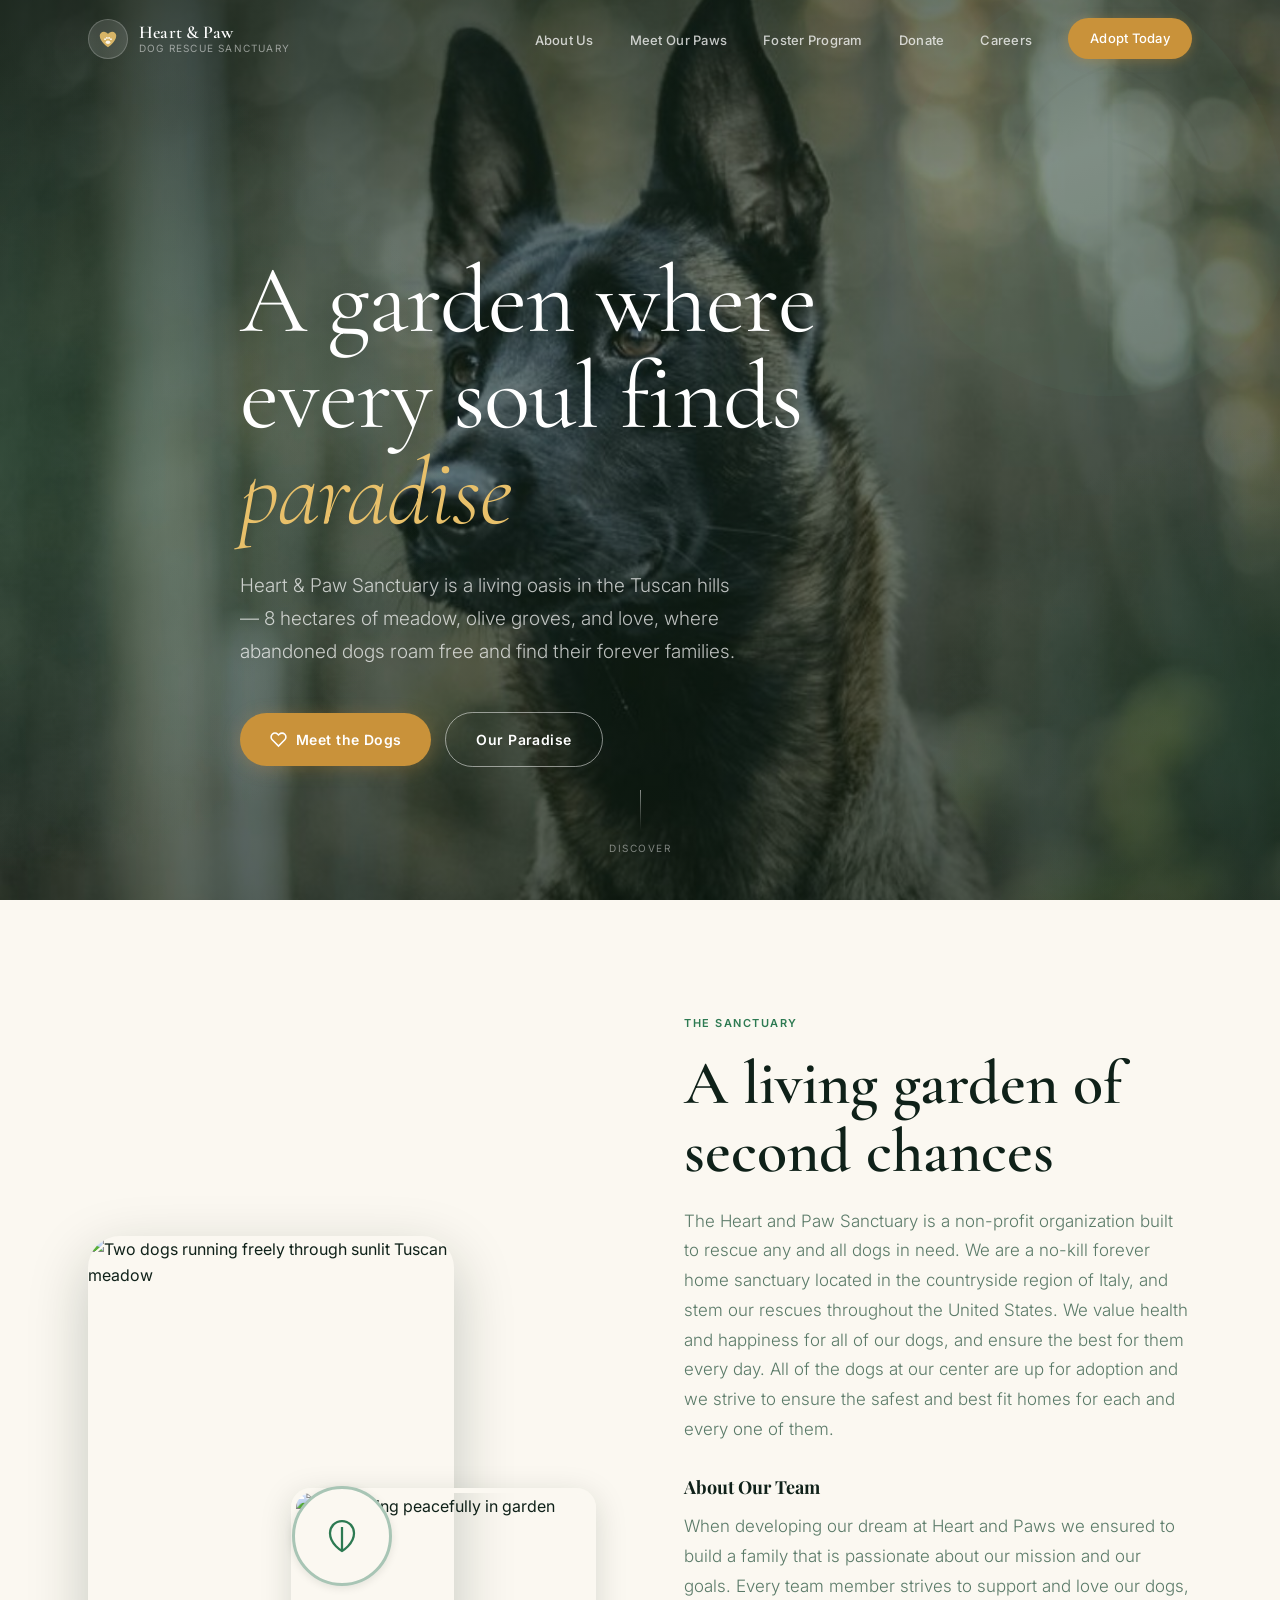
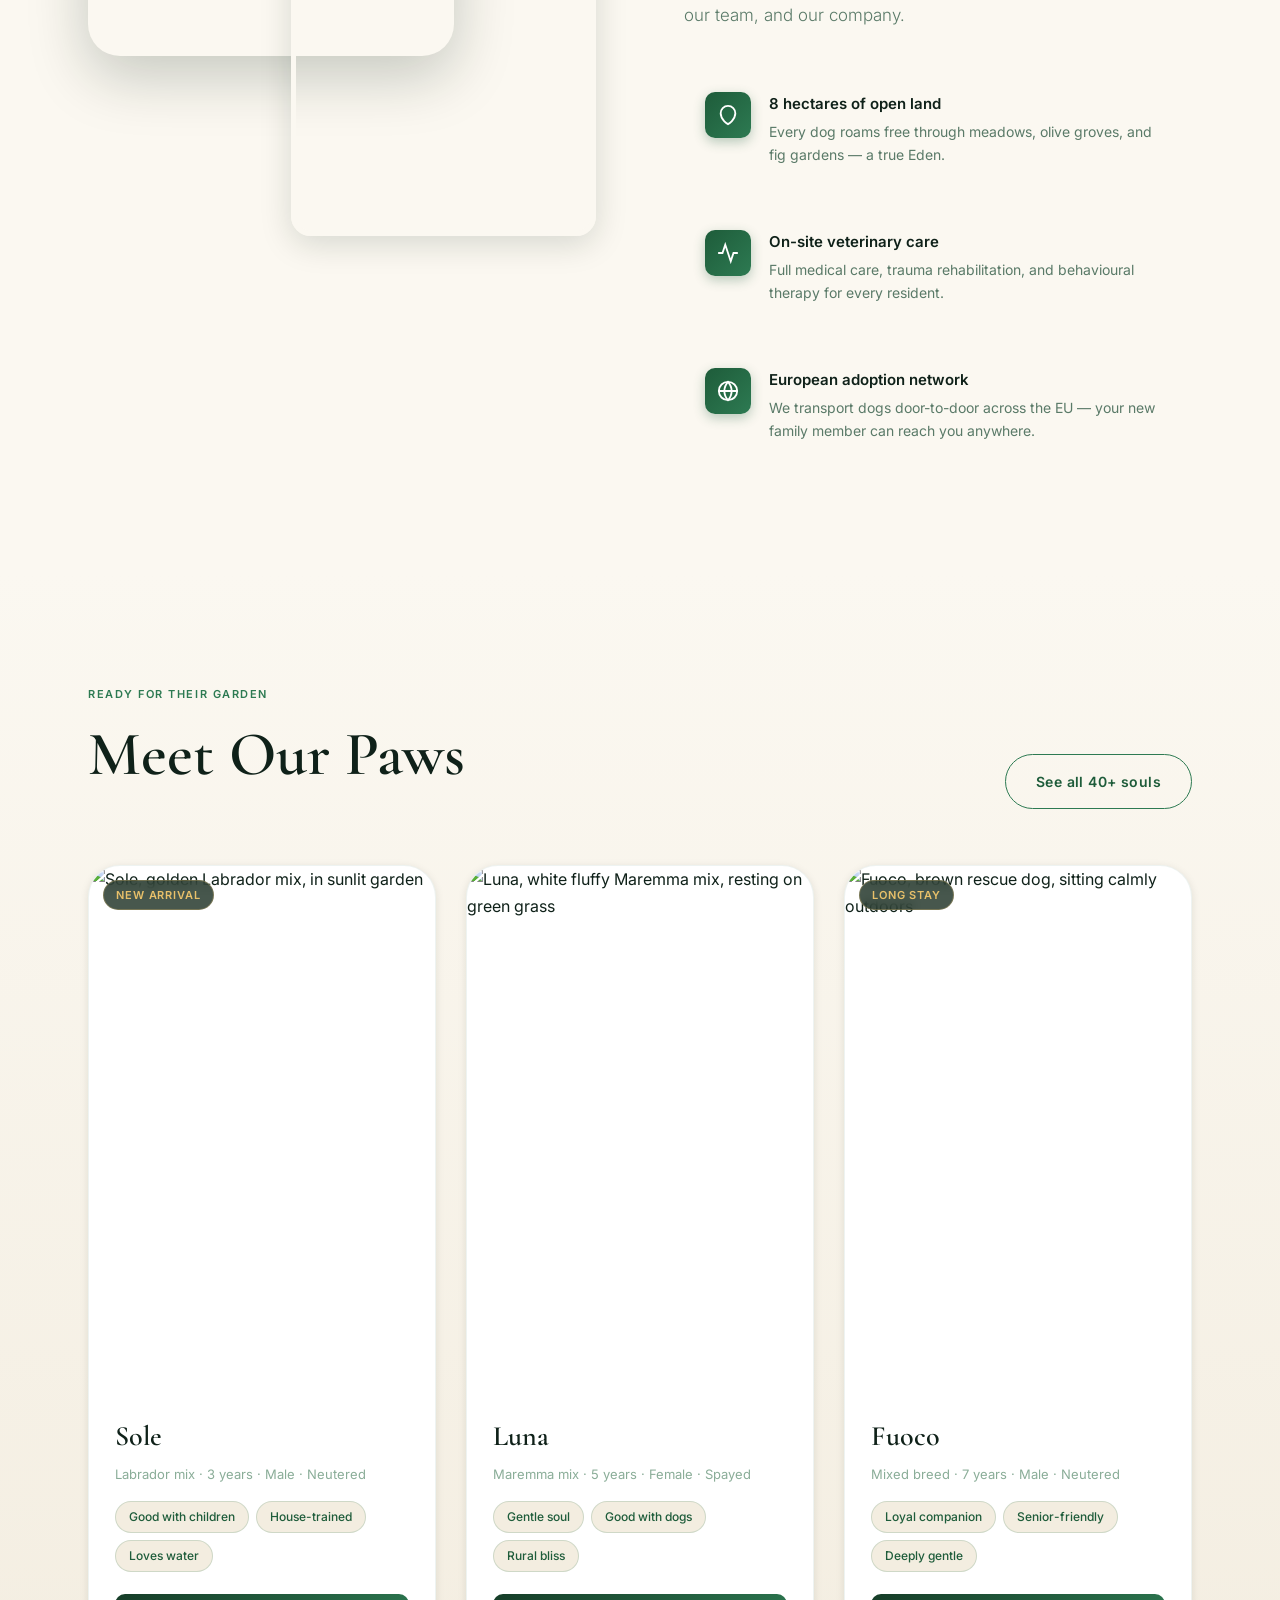
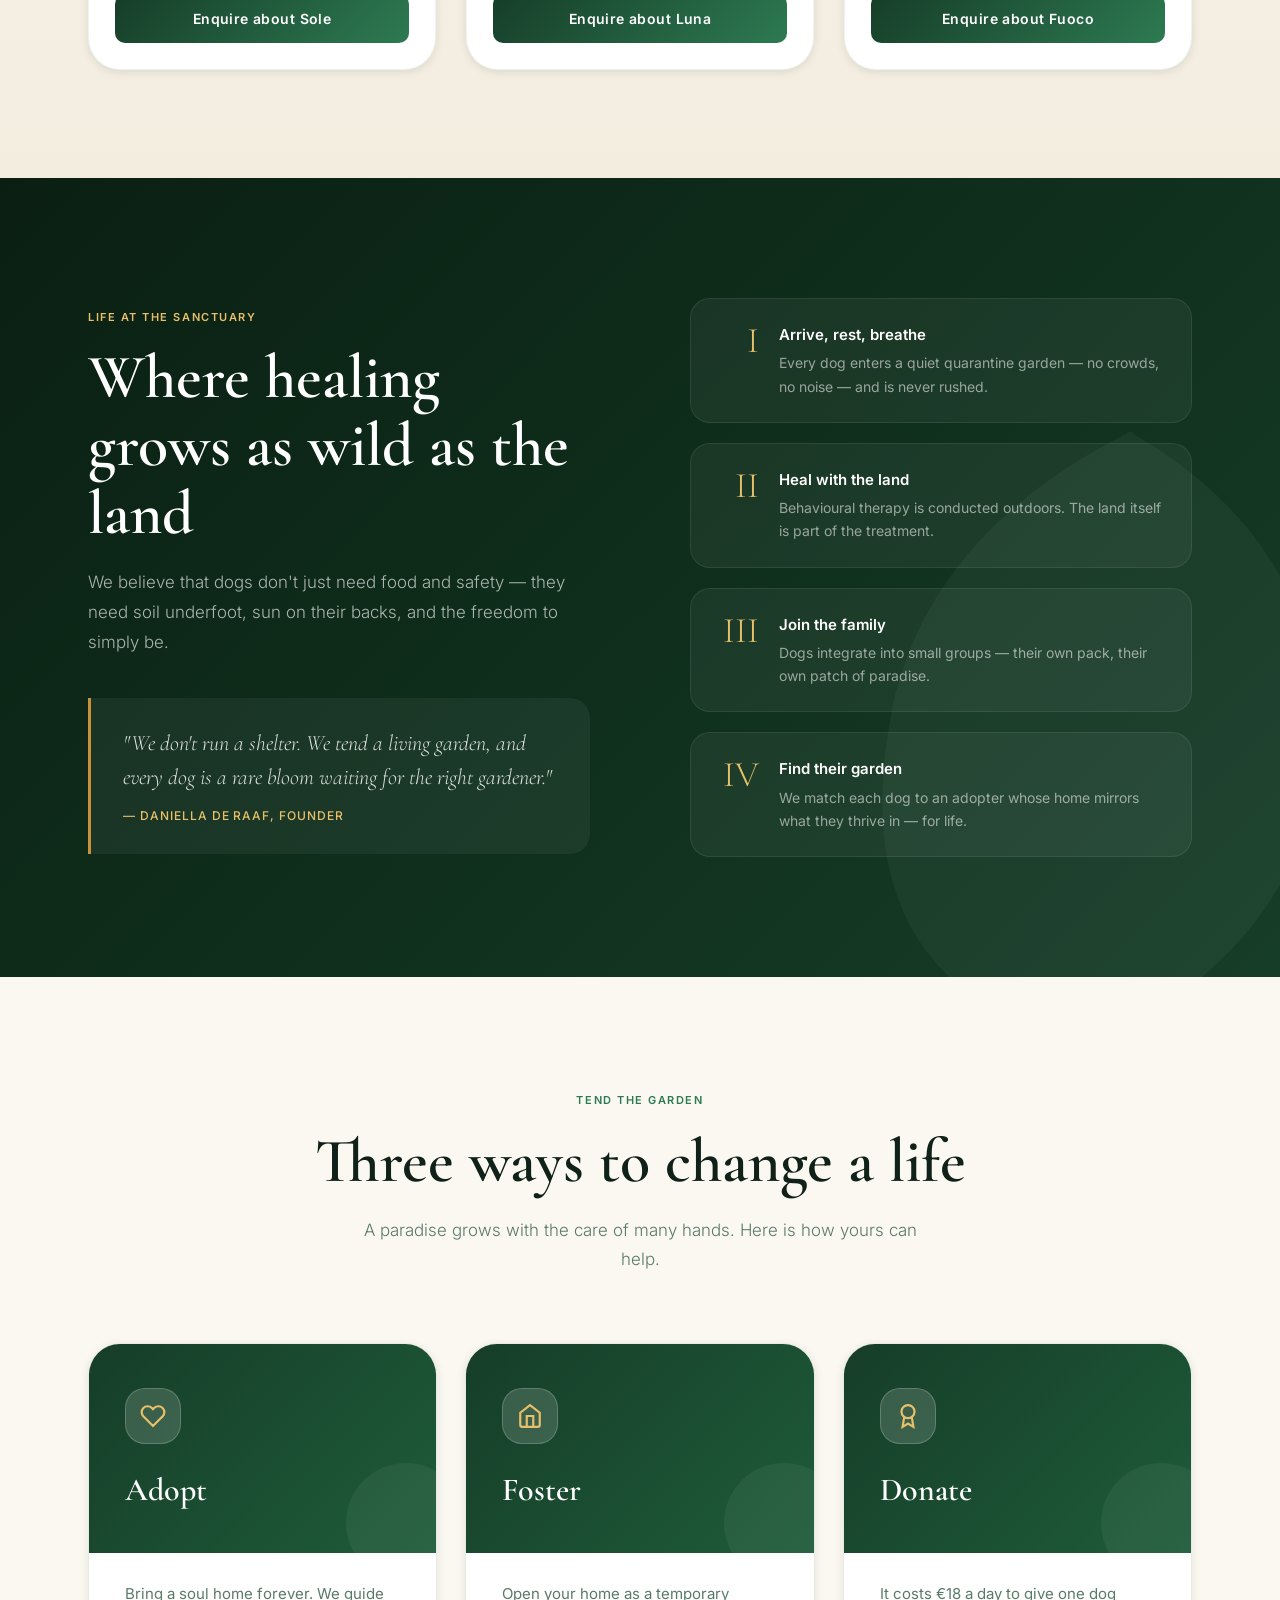
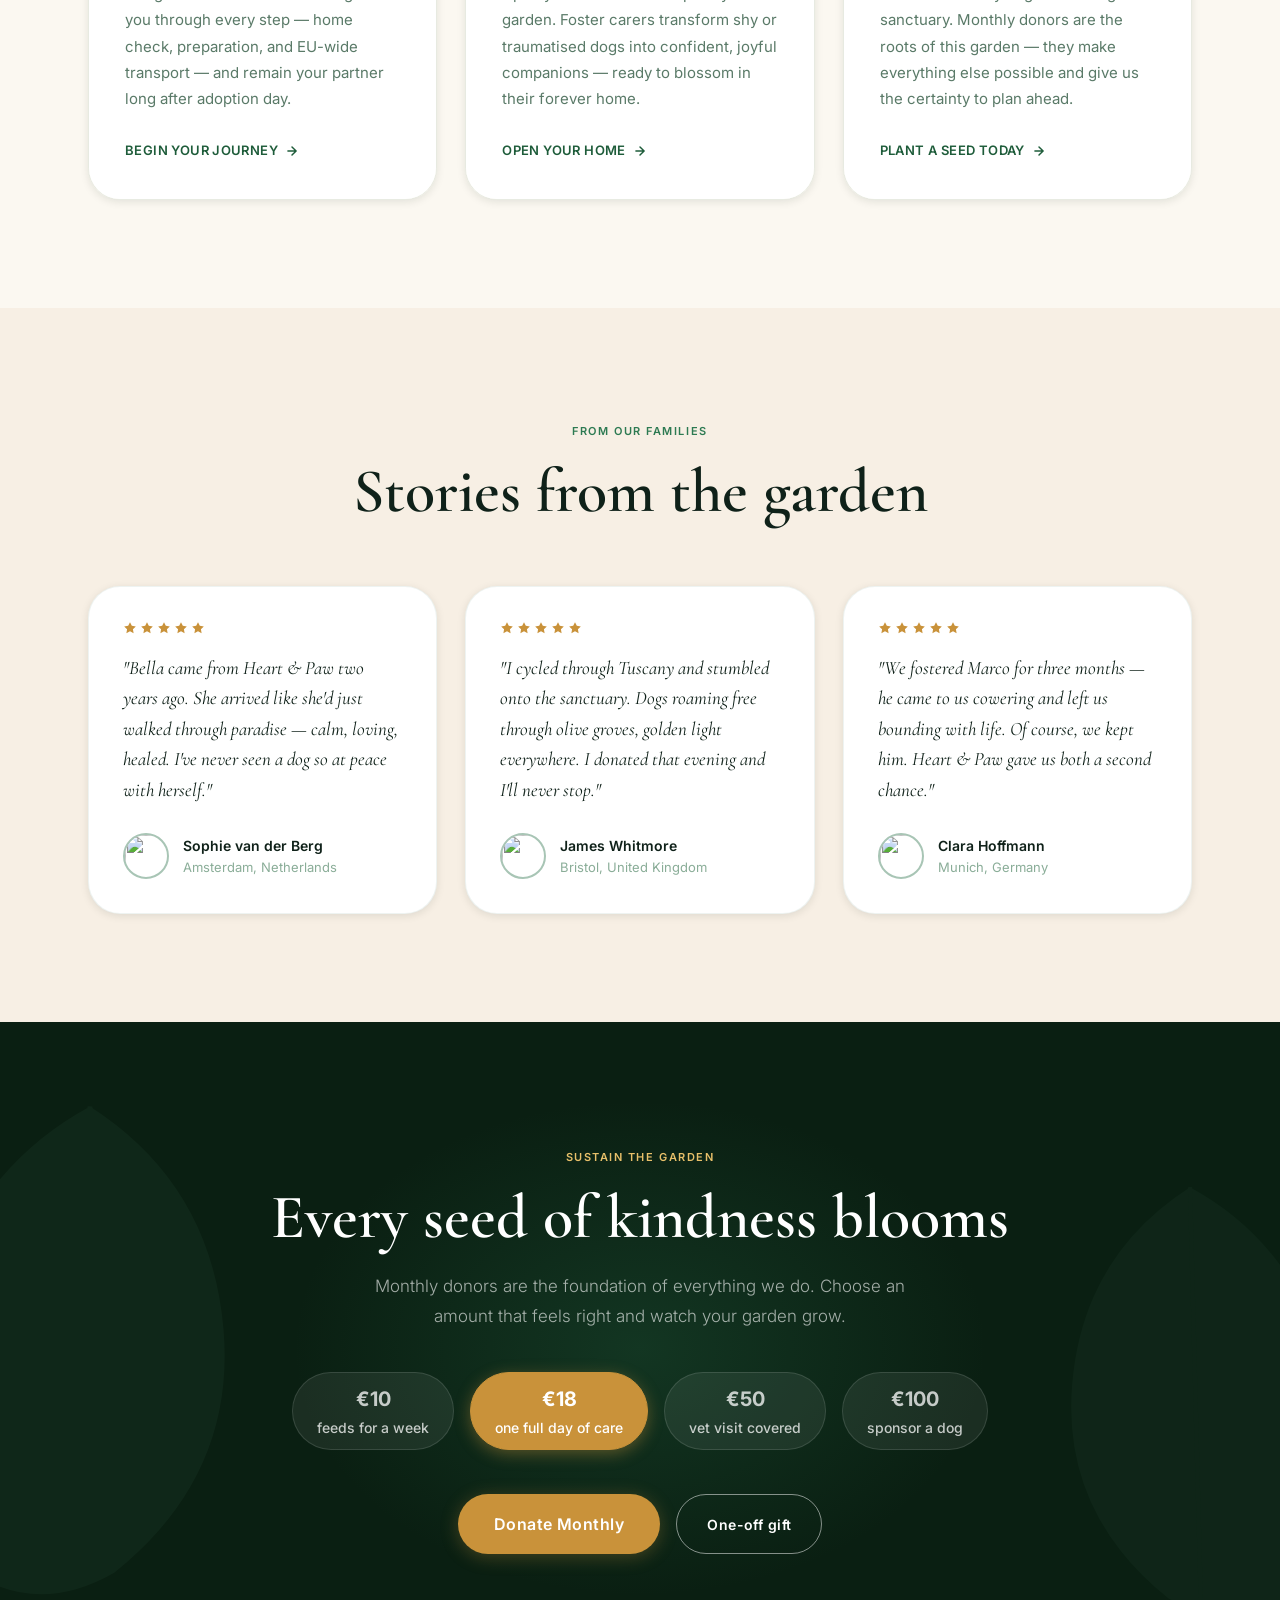
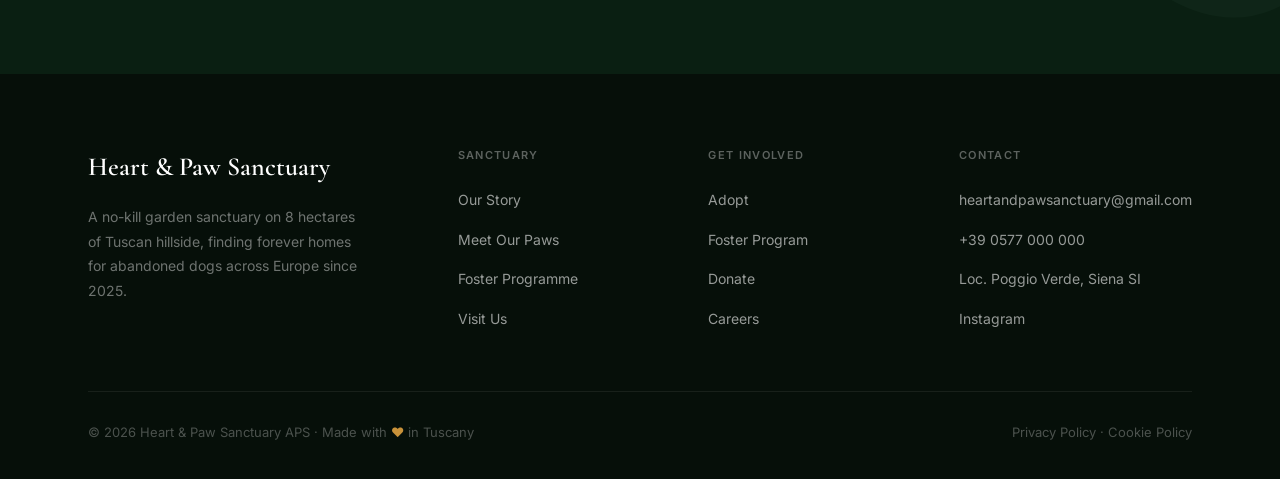
==== commit e9106301: "Update logo, remove stats strip, add mobile hamburger menu" ====
--- a/index.html
+++ b/index.html
@@ -219,7 +219,47 @@
       box-shadow: 0 2px 12px rgba(201,146,58,.35) !important;
     }
     .nav-cta:hover { background: #B07B2A !important; transform: translateY(-1px) !important; }
-    @media (max-width: 768px) { .nav-links { display: none; } }
+    .nav-hamburger {
+      display: none;
+      flex-direction: column;
+      gap: 5px;
+      padding: 8px;
+      background: none;
+      border: none;
+      cursor: pointer;
+    }
+    .nav-hamburger span {
+      display: block;
+      width: 22px;
+      height: 2px;
+      background: rgba(255,255,255,.8);
+      border-radius: 2px;
+      transition: transform 250ms, opacity 250ms;
+    }
+    .nav-hamburger.open span:nth-child(1) { transform: translateY(7px) rotate(45deg); }
+    .nav-hamburger.open span:nth-child(2) { opacity: 0; }
+    .nav-hamburger.open span:nth-child(3) { transform: translateY(-7px) rotate(-45deg); }
+    @media (max-width: 768px) {
+      .nav-hamburger { display: flex; }
+      .nav-links {
+        display: none;
+        position: absolute;
+        top: 100%;
+        left: 0; right: 0;
+        background: rgba(10,31,18,.97);
+        backdrop-filter: blur(16px);
+        -webkit-backdrop-filter: blur(16px);
+        flex-direction: column;
+        align-items: stretch;
+        gap: 0;
+        padding: 8px 0 16px;
+        border-top: 1px solid rgba(255,255,255,.08);
+      }
+      .nav-links.open { display: flex; }
+      .nav-links li { width: 100%; }
+      .nav-links a { display: block; padding: 13px 28px; font-size: 15px; }
+      .nav-cta { margin: 10px 28px !important; width: calc(100% - 56px) !important; justify-content: center; padding: 12px 22px !important; }
+    }
 
     /* ── HERO ── */
     .hero {
@@ -846,11 +886,12 @@
       <a href="#" class="nav-logo" aria-label="Heart and Paw Sanctuary home">
         <div class="nav-logo-mark">
           <svg viewBox="0 0 24 24" fill="none" xmlns="http://www.w3.org/2000/svg">
-            <path d="M12 21.6C12 21.6 3 15 3 8.5C3 6.01 4.99 4 7.5 4C9.24 4 10.91 5.01 12 6.5C13.09 5.01 14.76 4 16.5 4C19.01 4 21 6.01 21 8.5C21 15 12 21.6 12 21.6Z" fill="rgba(232,192,106,0.8)" stroke="rgba(232,192,106,0.5)" stroke-width="1"/>
-            <circle cx="8.5" cy="3" r="1.5" fill="rgba(168,197,181,0.7)"/>
-            <circle cx="15.5" cy="3" r="1.5" fill="rgba(168,197,181,0.7)"/>
-            <circle cx="5.5" cy="6" r="1.2" fill="rgba(168,197,181,0.7)"/>
-            <circle cx="18.5" cy="6" r="1.2" fill="rgba(168,197,181,0.7)"/>
+            <path d="M12 21C12 21 3 15 3 8.5C3 6.01 4.99 4 7.5 4C9.24 4 10.91 5.01 12 6.5C13.09 5.01 14.76 4 16.5 4C19.01 4 21 6.01 21 8.5C21 15 12 21 12 21Z" fill="rgba(232,192,106,0.9)"/>
+            <ellipse cx="12" cy="15.5" rx="2.5" ry="2" fill="rgba(255,255,255,0.85)"/>
+            <ellipse cx="8.8" cy="12.2" rx="1.1" ry="1" fill="rgba(255,255,255,0.85)"/>
+            <ellipse cx="10.8" cy="10.8" rx="1.1" ry="1" fill="rgba(255,255,255,0.85)"/>
+            <ellipse cx="13.2" cy="10.8" rx="1.1" ry="1" fill="rgba(255,255,255,0.85)"/>
+            <ellipse cx="15.2" cy="12.2" rx="1.1" ry="1" fill="rgba(255,255,255,0.85)"/>
           </svg>
         </div>
         <div class="nav-brand">
@@ -866,6 +907,9 @@
         <li><a href="careers.html">Careers</a></li>
         <li><a href="#contact" class="btn nav-cta">Adopt Today</a></li>
       </ul>
+      <button class="nav-hamburger" aria-label="Toggle menu" onclick="toggleNav()">
+        <span></span><span></span><span></span>
+      </button>
     </div>
   </nav>
 
@@ -884,12 +928,7 @@
     </svg>
 
     <div class="container hero-content">
-      <div class="hero-badge" aria-label="Siena, Tuscany — No-kill sanctuary, est. 2025">
-        <svg class="hero-badge-leaf" width="14" height="14" viewBox="0 0 24 24" fill="none" stroke="currentColor" stroke-width="2" aria-hidden="true"><path d="M12 22c0 0-8-4.5-8-11.8A8 8 0 0 1 12 2a8 8 0 0 1 8 8.2c0 7.3-8 11.8-8 11.8z"/><path d="M12 22V6"/></svg>
-        <span>Siena, Tuscany — No-kill since 2025</span>
-      </div>
-
-      <h1 class="hero-title" id="hero-title">
+<h1 class="hero-title" id="hero-title">
         A garden where<br/>every soul finds <em>paradise</em>
       </h1>
       <p class="hero-sub">
@@ -910,34 +949,6 @@
     </div>
   </section>
 
-  <!-- PROMISE STRIP -->
-  <section class="promise" aria-label="Sanctuary statistics">
-    <!-- Botanical leaf decoration -->
-    <svg class="leaf-deco" style="left:-60px;top:-40px;width:300px;opacity:.06" viewBox="0 0 120 200" aria-hidden="true">
-      <path d="M60 5 Q100 30 105 80 Q110 130 70 165 Q40 185 15 160 Q-5 135 5 85 Q15 35 60 5Z" fill="#A8C5B5"/>
-      <path d="M60 5 L55 165" stroke="#A8C5B5" stroke-width="1.5" fill="none"/>
-    </svg>
-    <div class="container">
-      <div class="promise-grid">
-        <div class="promise-item">
-          <div class="promise-number">1,200+</div>
-          <div class="promise-label">Dogs Rehomed</div>
-        </div>
-        <div class="promise-item">
-          <div class="promise-number">Est.</div>
-          <div class="promise-label">2025</div>
-        </div>
-        <div class="promise-item">
-          <div class="promise-number">8 ha</div>
-          <div class="promise-label">Sanctuary Grounds</div>
-        </div>
-        <div class="promise-item">
-          <div class="promise-number">98%</div>
-          <div class="promise-label">Adoption Success</div>
-        </div>
-      </div>
-    </div>
-  </section>
 
   <!-- ABOUT -->
   <section class="section about" id="about" aria-labelledby="about-title">
@@ -1338,6 +1349,11 @@
   </footer>
 
   <script>
+    function toggleNav() {
+      document.querySelector('.nav-links').classList.toggle('open');
+      document.querySelector('.nav-hamburger').classList.toggle('open');
+    }
+
     // Nav scroll
     const nav = document.getElementById('nav');
     window.addEventListener('scroll', () => {
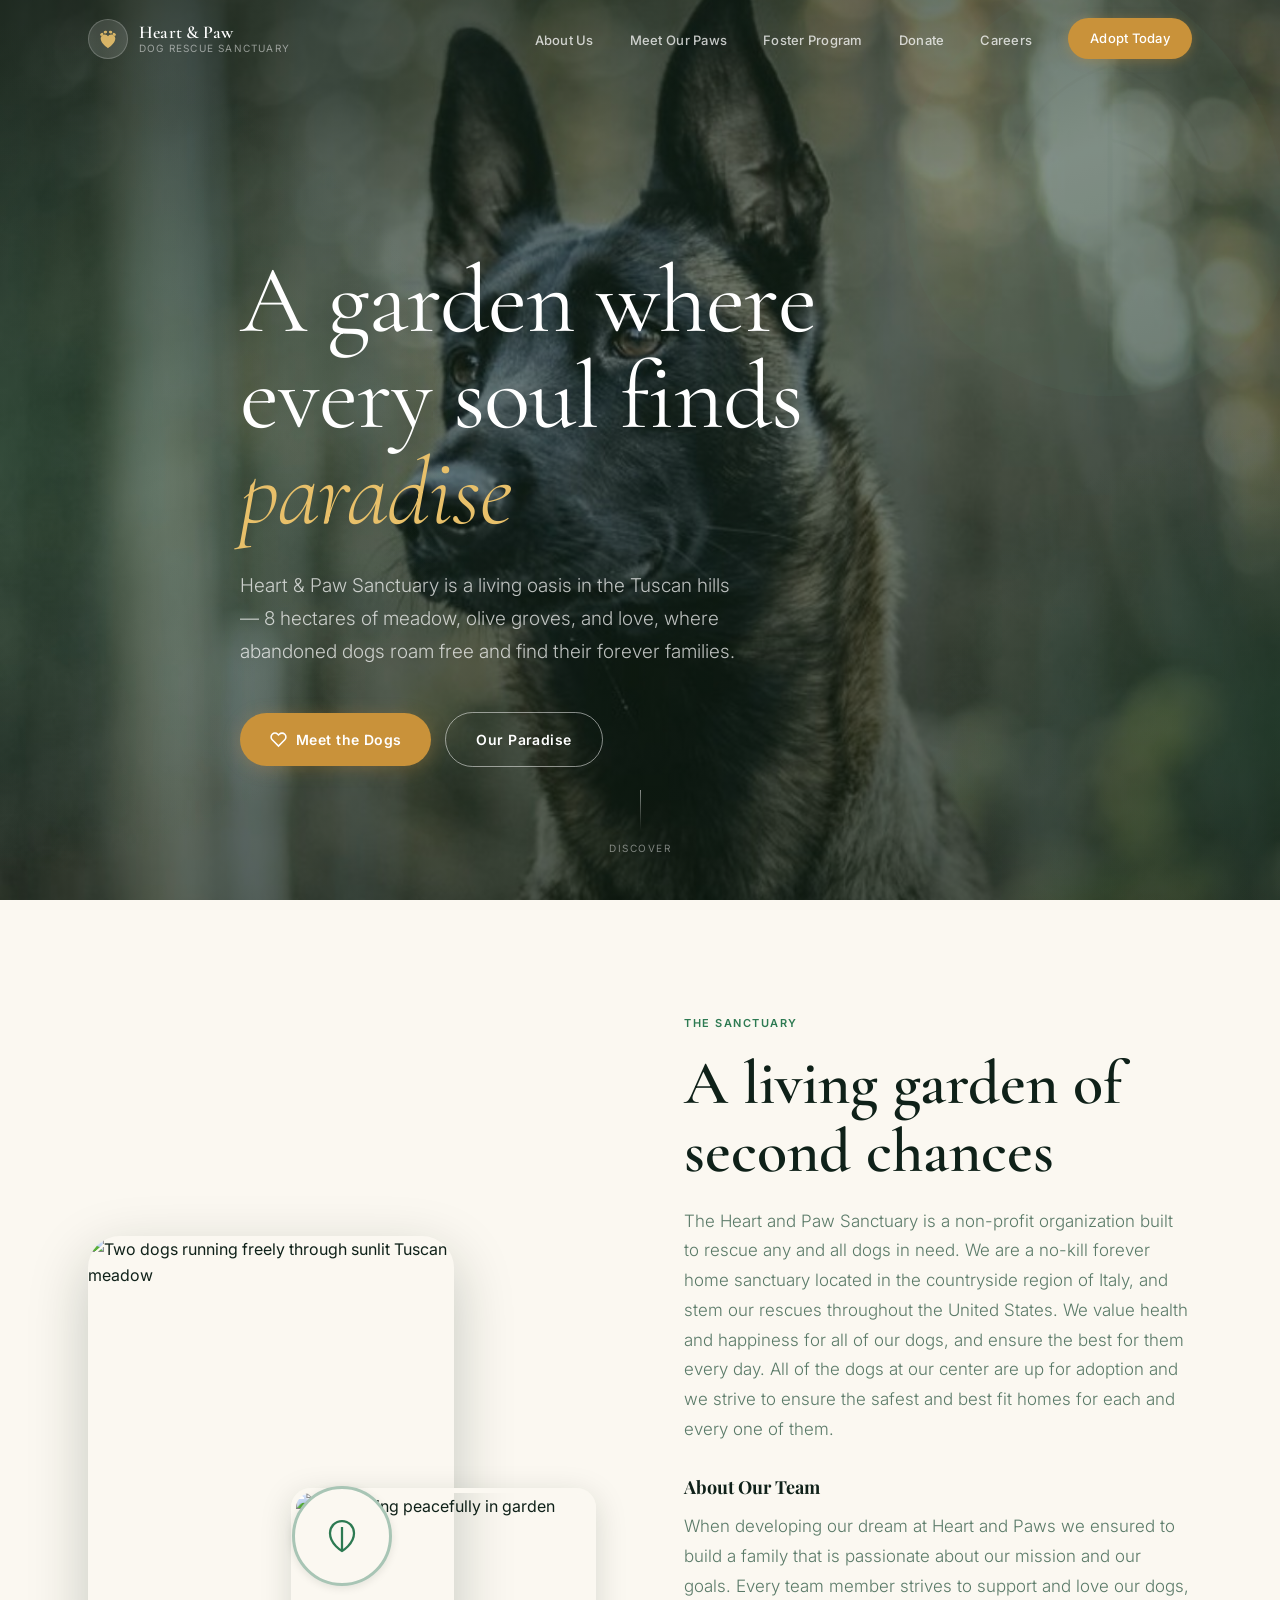
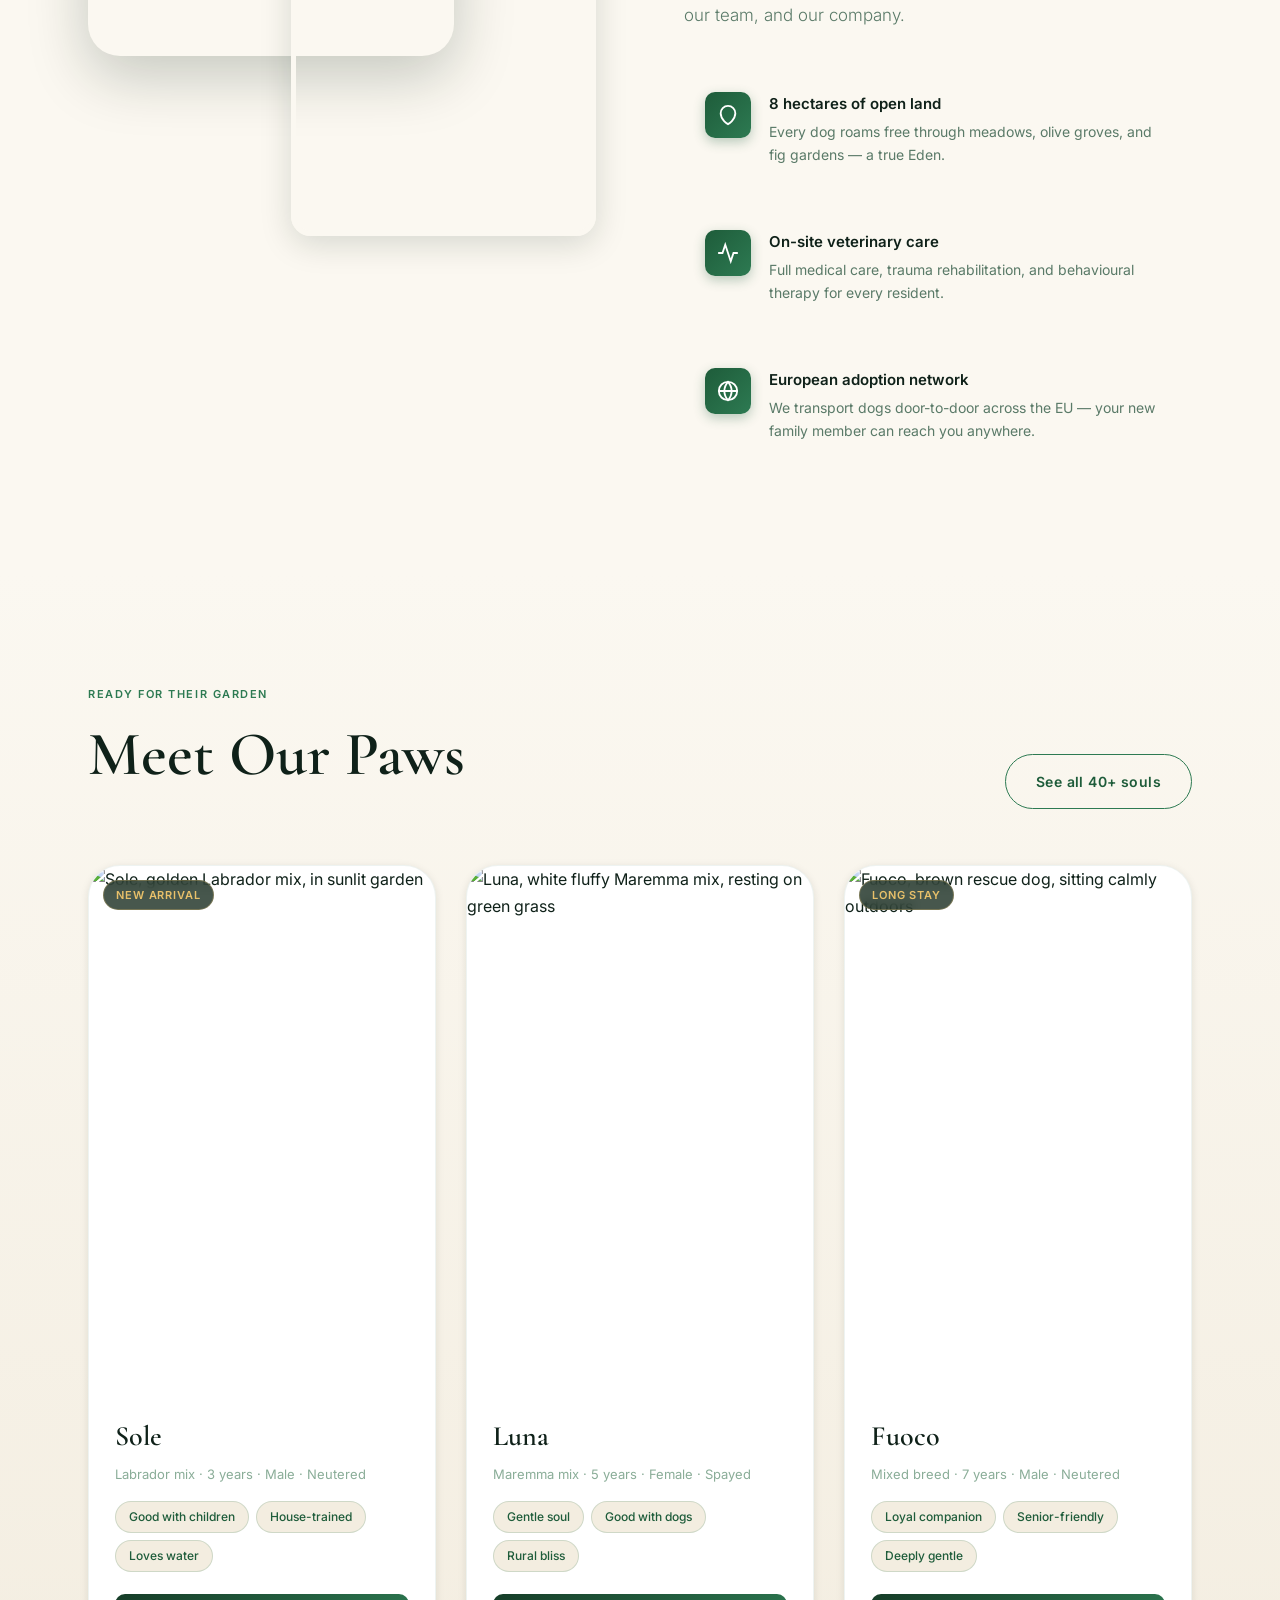
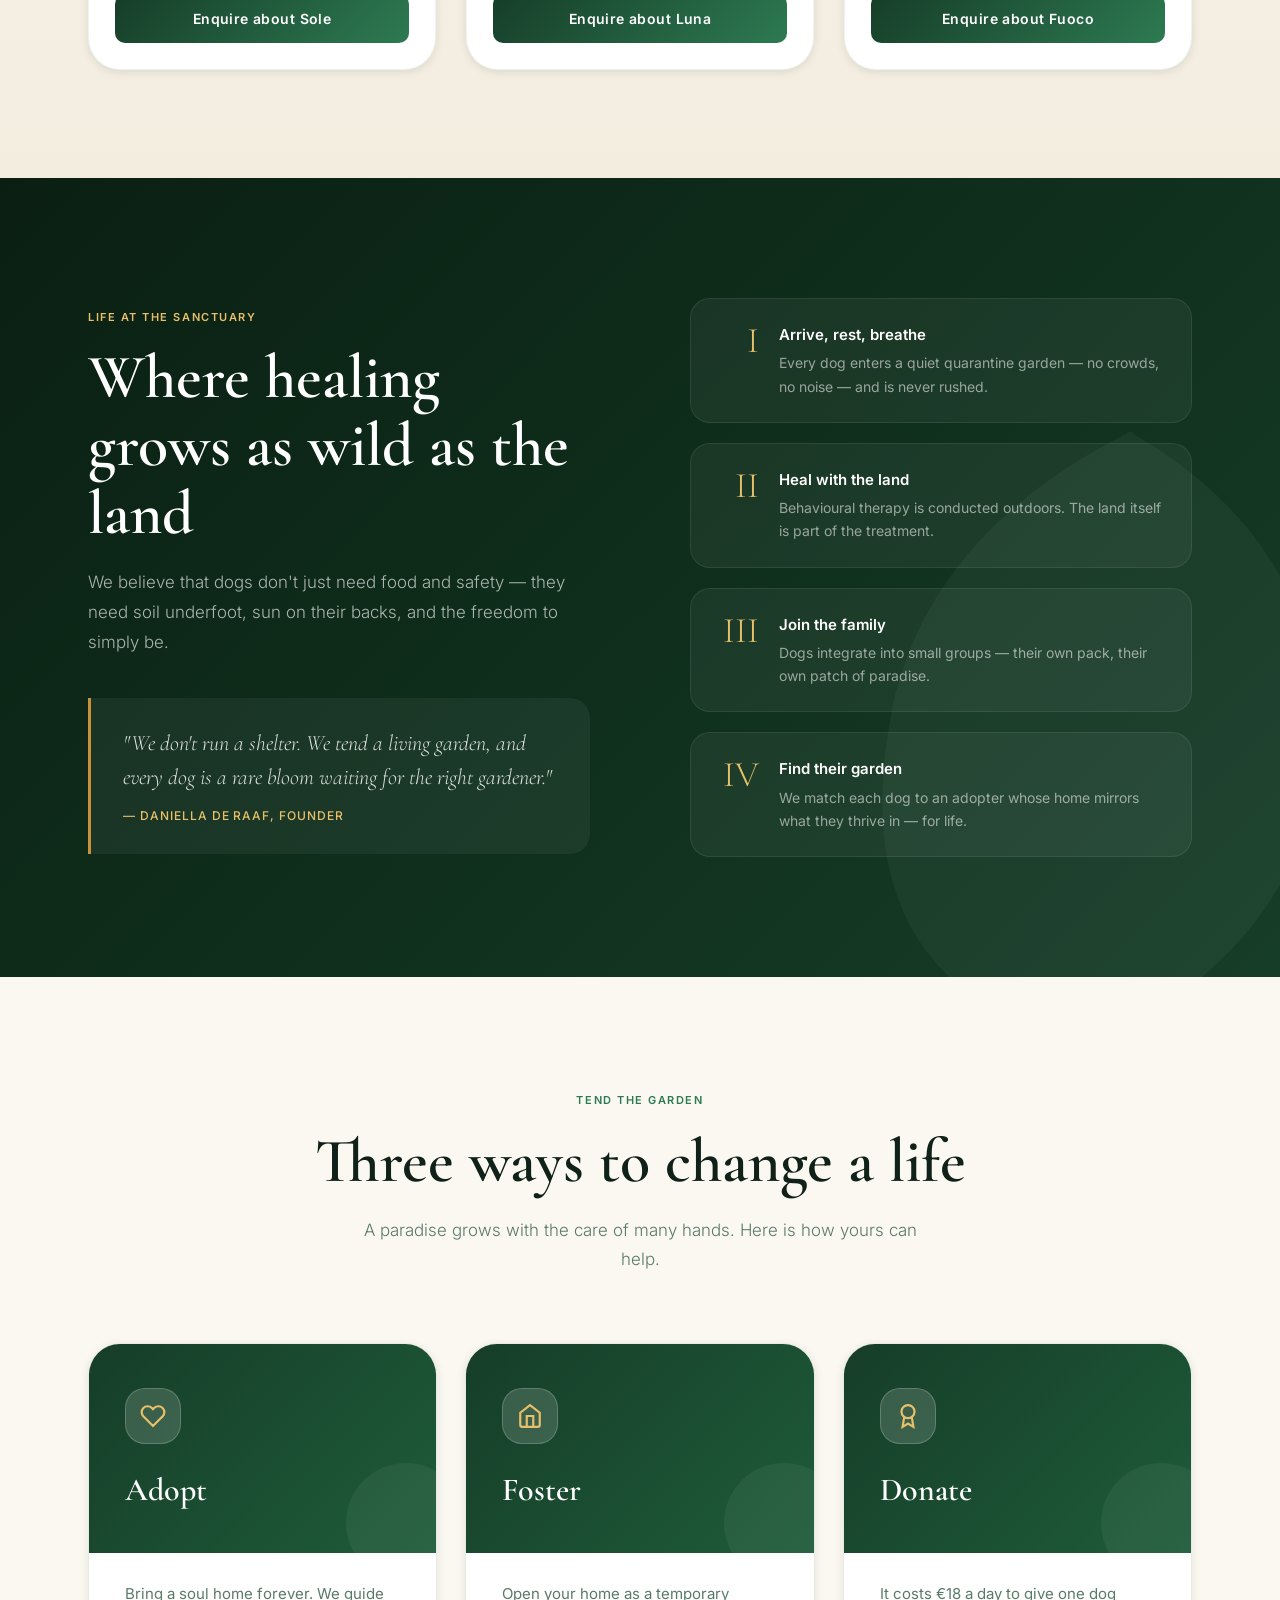
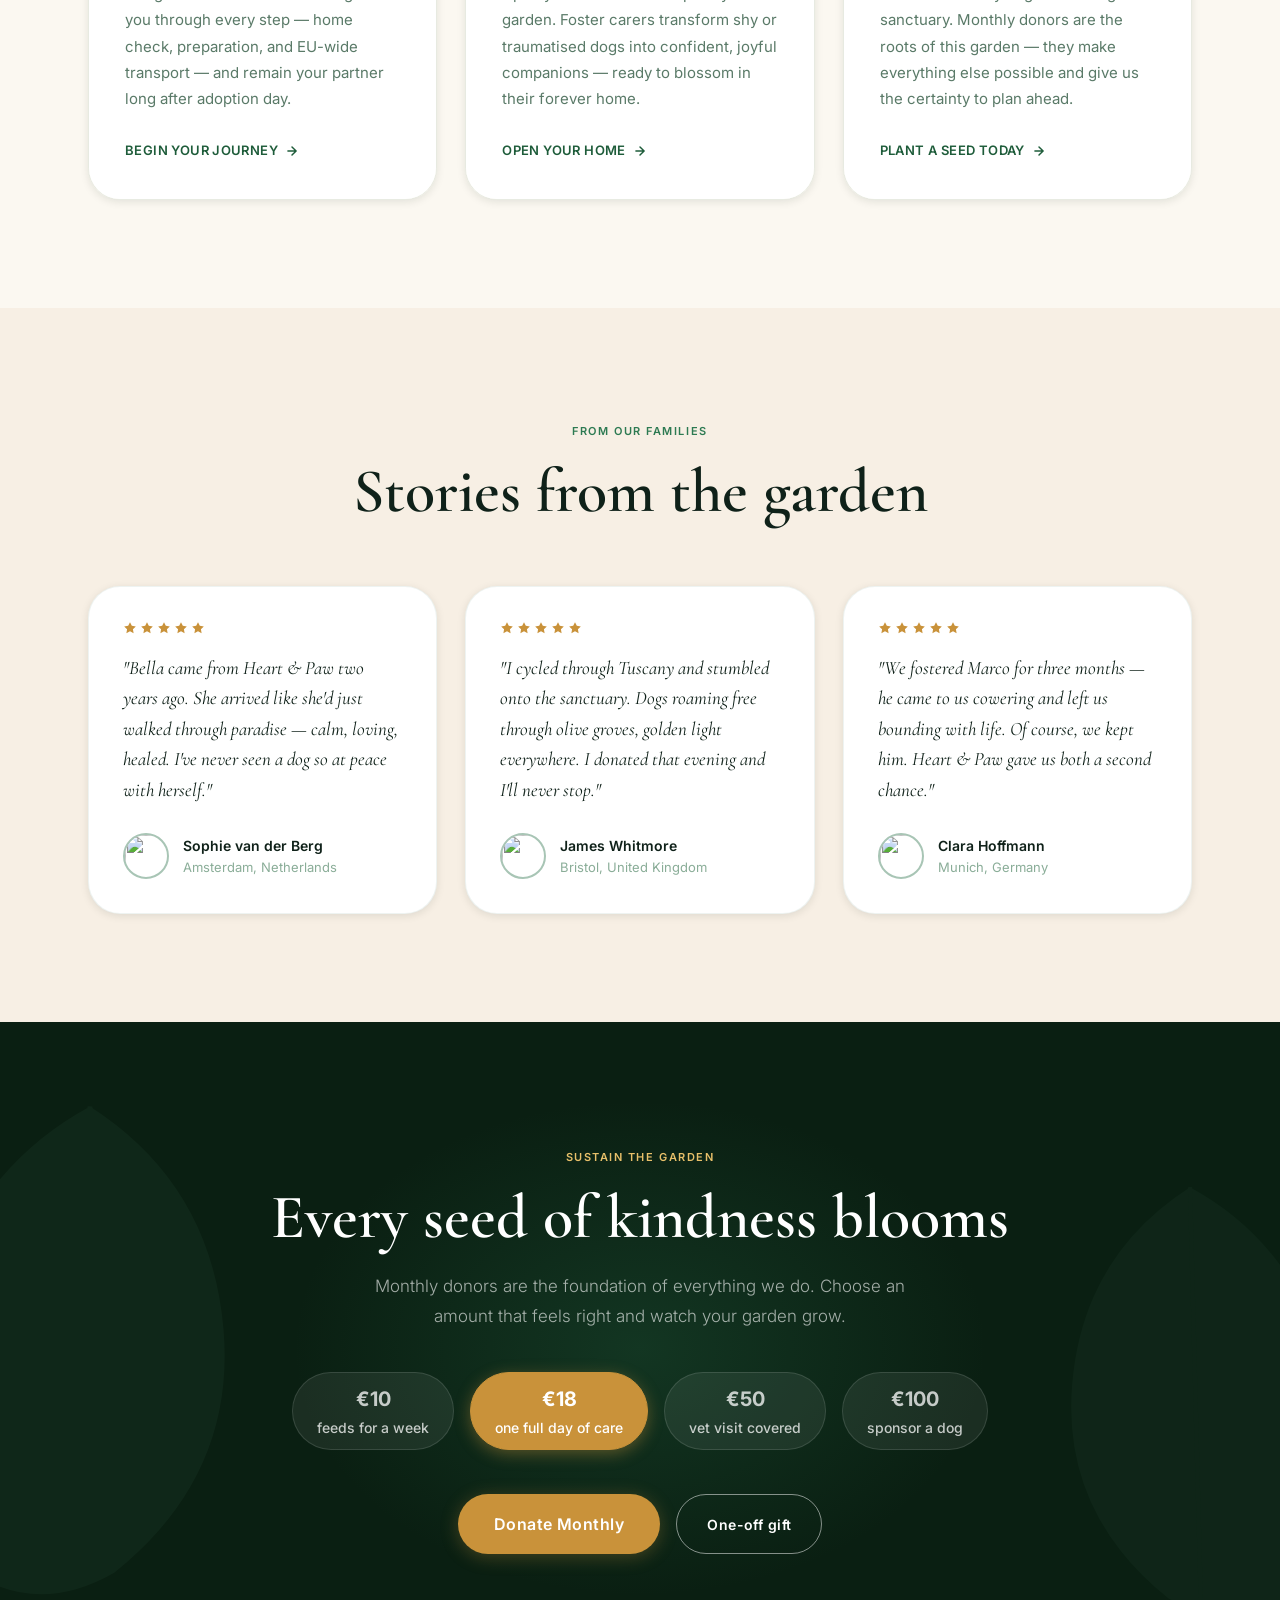
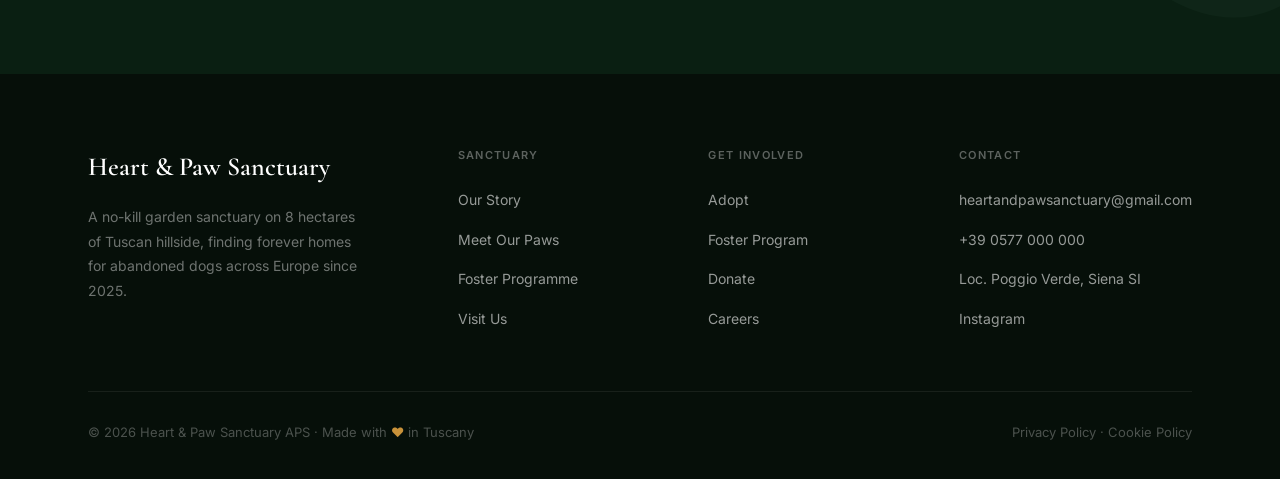
==== commit 2cf407bd: "Paw with heart logo, clean careers page, push all updates" ====
--- a/index.html
+++ b/index.html
@@ -886,12 +886,11 @@
       <a href="#" class="nav-logo" aria-label="Heart and Paw Sanctuary home">
         <div class="nav-logo-mark">
           <svg viewBox="0 0 24 24" fill="none" xmlns="http://www.w3.org/2000/svg">
-            <path d="M12 21C12 21 3 15 3 8.5C3 6.01 4.99 4 7.5 4C9.24 4 10.91 5.01 12 6.5C13.09 5.01 14.76 4 16.5 4C19.01 4 21 6.01 21 8.5C21 15 12 21 12 21Z" fill="rgba(232,192,106,0.9)"/>
-            <ellipse cx="12" cy="15.5" rx="2.5" ry="2" fill="rgba(255,255,255,0.85)"/>
-            <ellipse cx="8.8" cy="12.2" rx="1.1" ry="1" fill="rgba(255,255,255,0.85)"/>
-            <ellipse cx="10.8" cy="10.8" rx="1.1" ry="1" fill="rgba(255,255,255,0.85)"/>
-            <ellipse cx="13.2" cy="10.8" rx="1.1" ry="1" fill="rgba(255,255,255,0.85)"/>
-            <ellipse cx="15.2" cy="12.2" rx="1.1" ry="1" fill="rgba(255,255,255,0.85)"/>
+            <ellipse cx="5.2" cy="7" rx="1.9" ry="1.5" transform="rotate(-30 5.2 7)" fill="rgba(232,192,106,0.9)"/>
+            <ellipse cx="9.2" cy="4.5" rx="1.9" ry="1.5" transform="rotate(-10 9.2 4.5)" fill="rgba(232,192,106,0.9)"/>
+            <ellipse cx="14.8" cy="4.5" rx="1.9" ry="1.5" transform="rotate(10 14.8 4.5)" fill="rgba(232,192,106,0.9)"/>
+            <ellipse cx="18.8" cy="7" rx="1.9" ry="1.5" transform="rotate(30 18.8 7)" fill="rgba(232,192,106,0.9)"/>
+            <path d="M12 22C12 22 4 17 4 11.5C4 8.97 6.01 7 8.5 7C10.24 7 11.41 8.08 12 9C12.59 8.08 13.76 7 15.5 7C17.99 7 20 8.97 20 11.5C20 17 12 22 12 22Z" fill="rgba(232,192,106,0.9)"/>
           </svg>
         </div>
         <div class="nav-brand">
